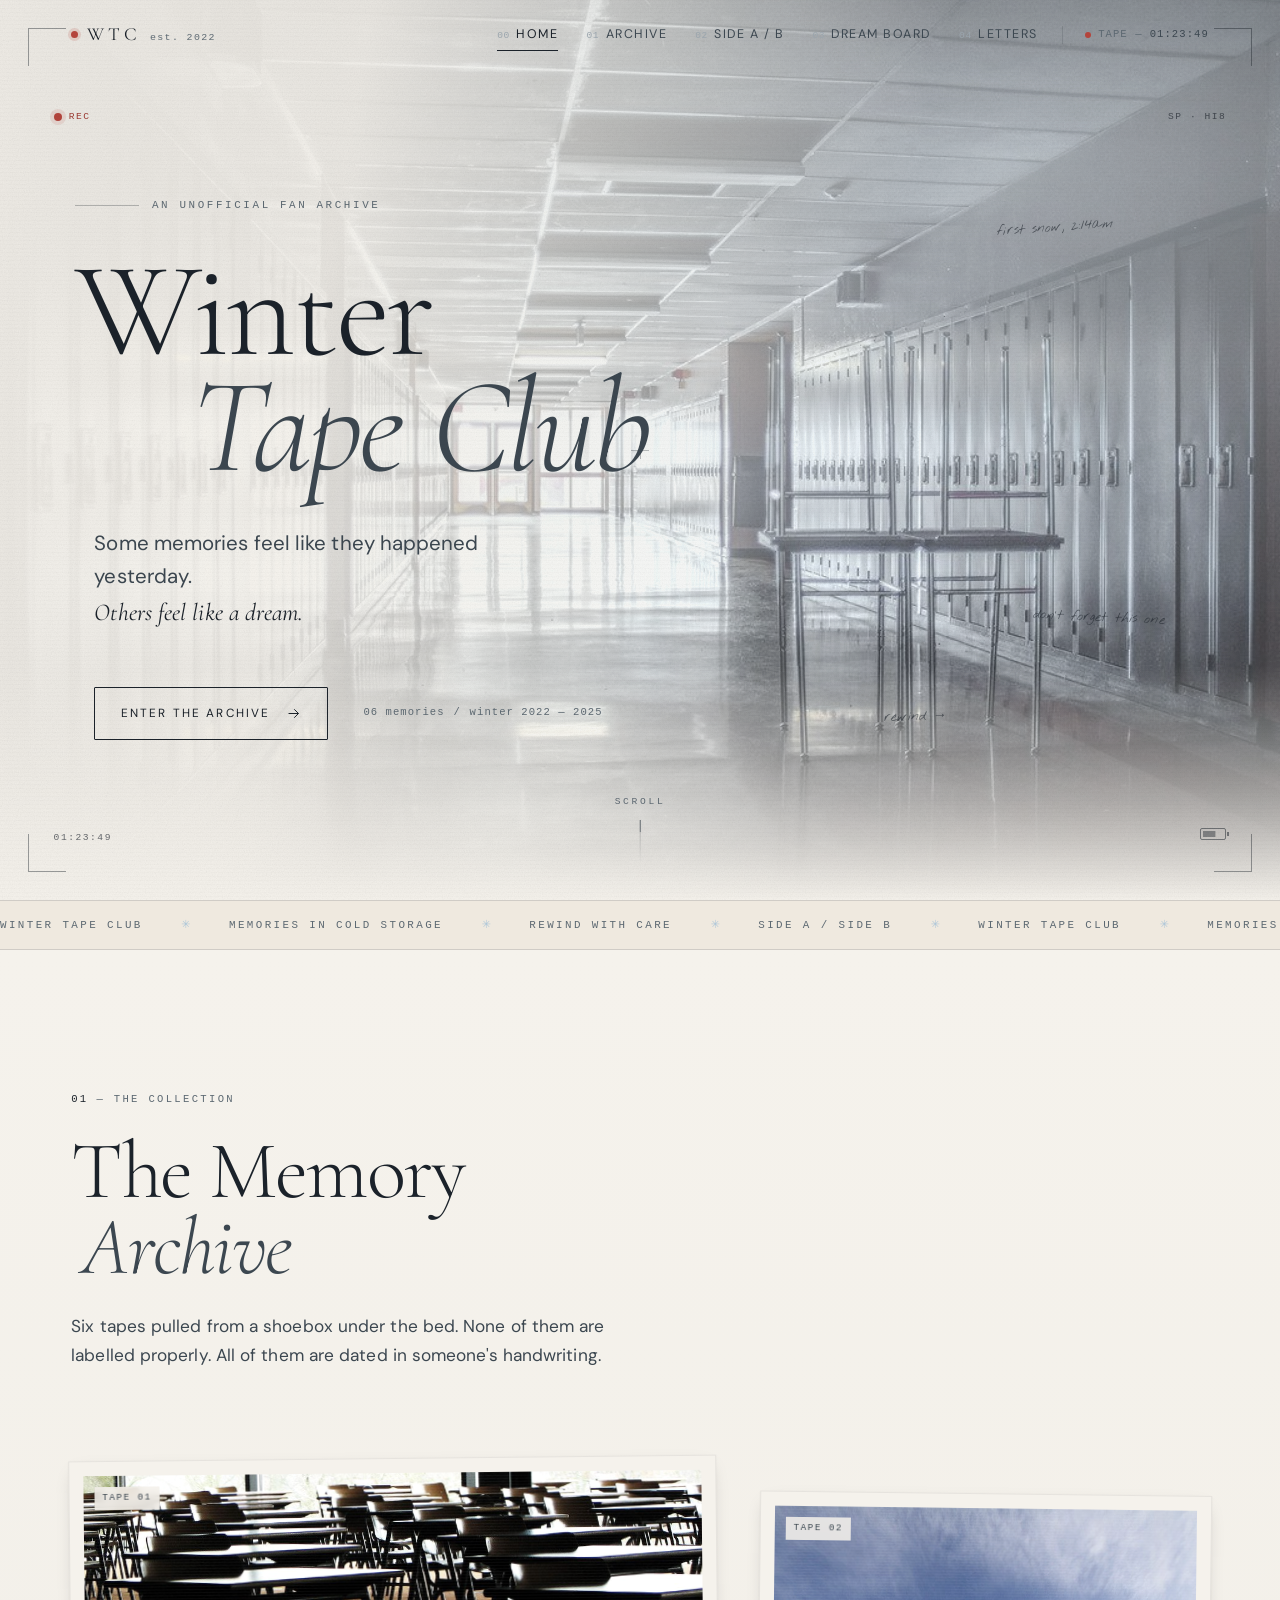
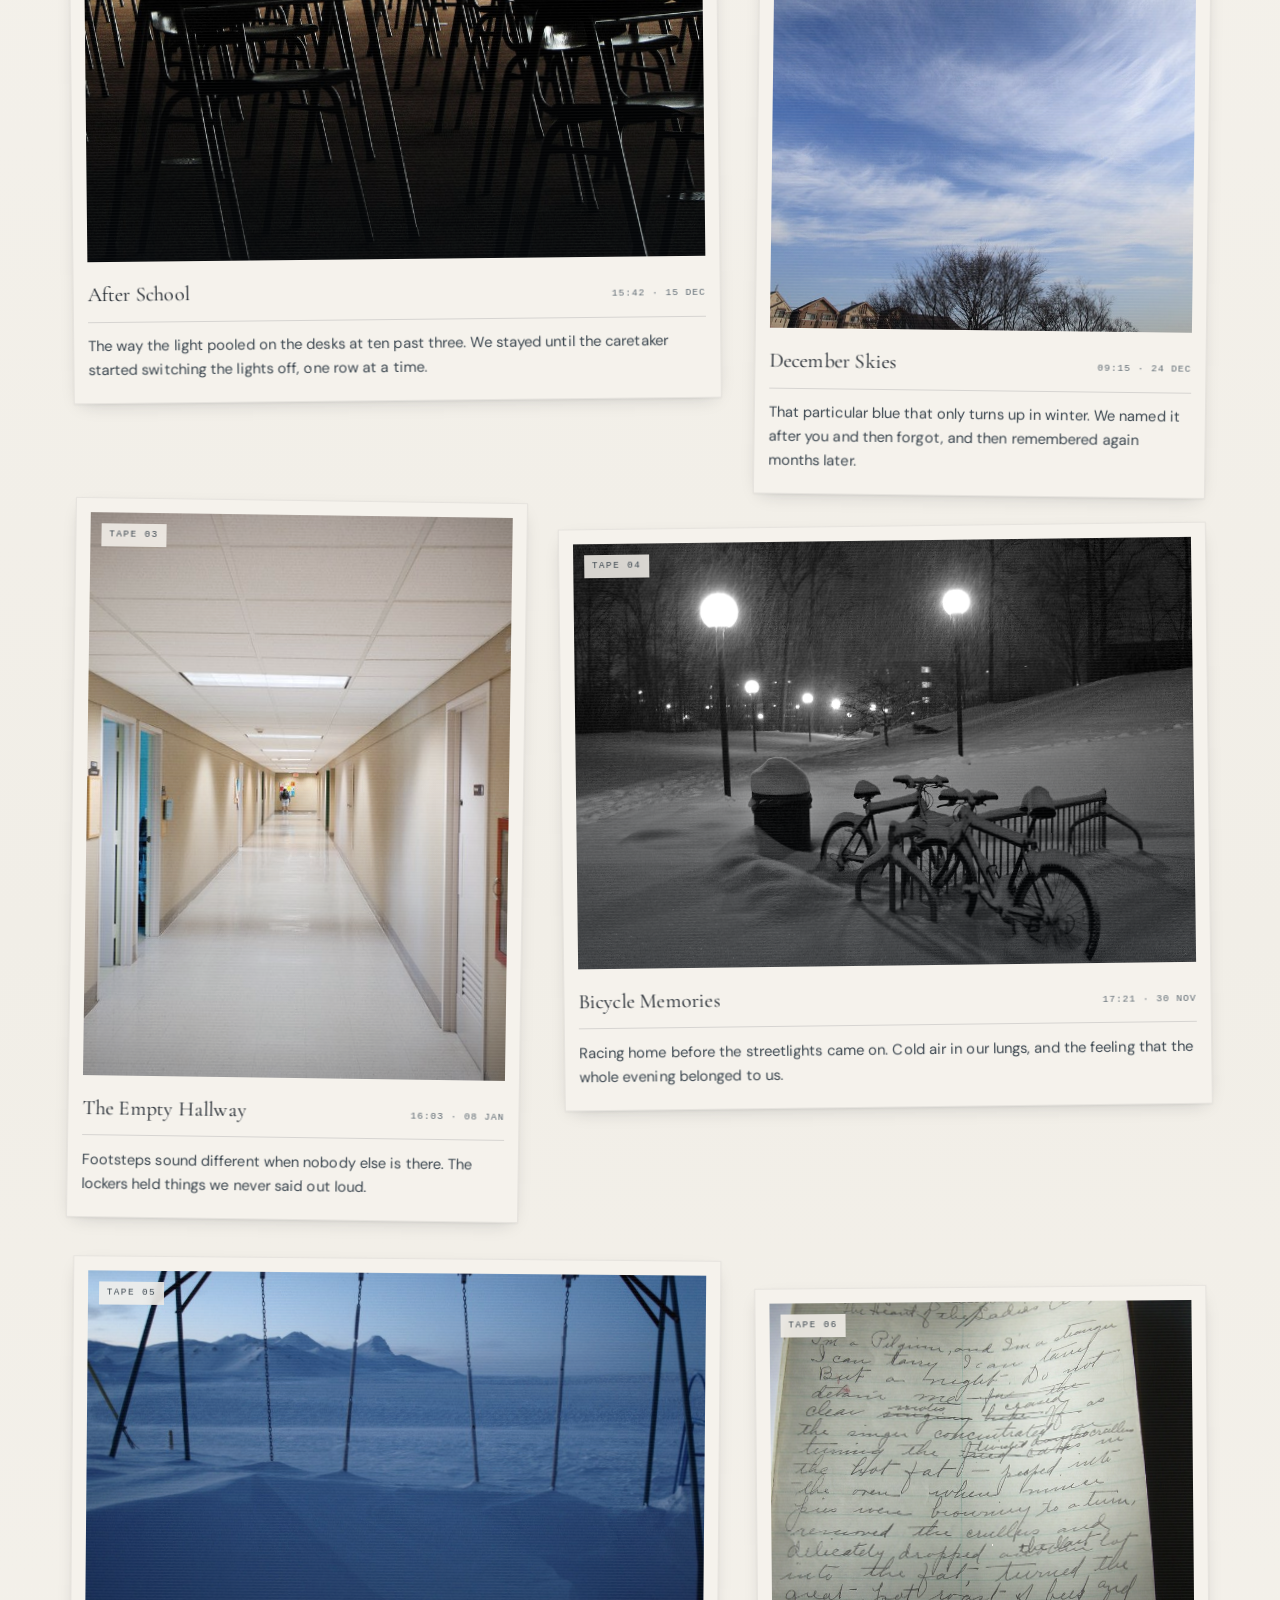
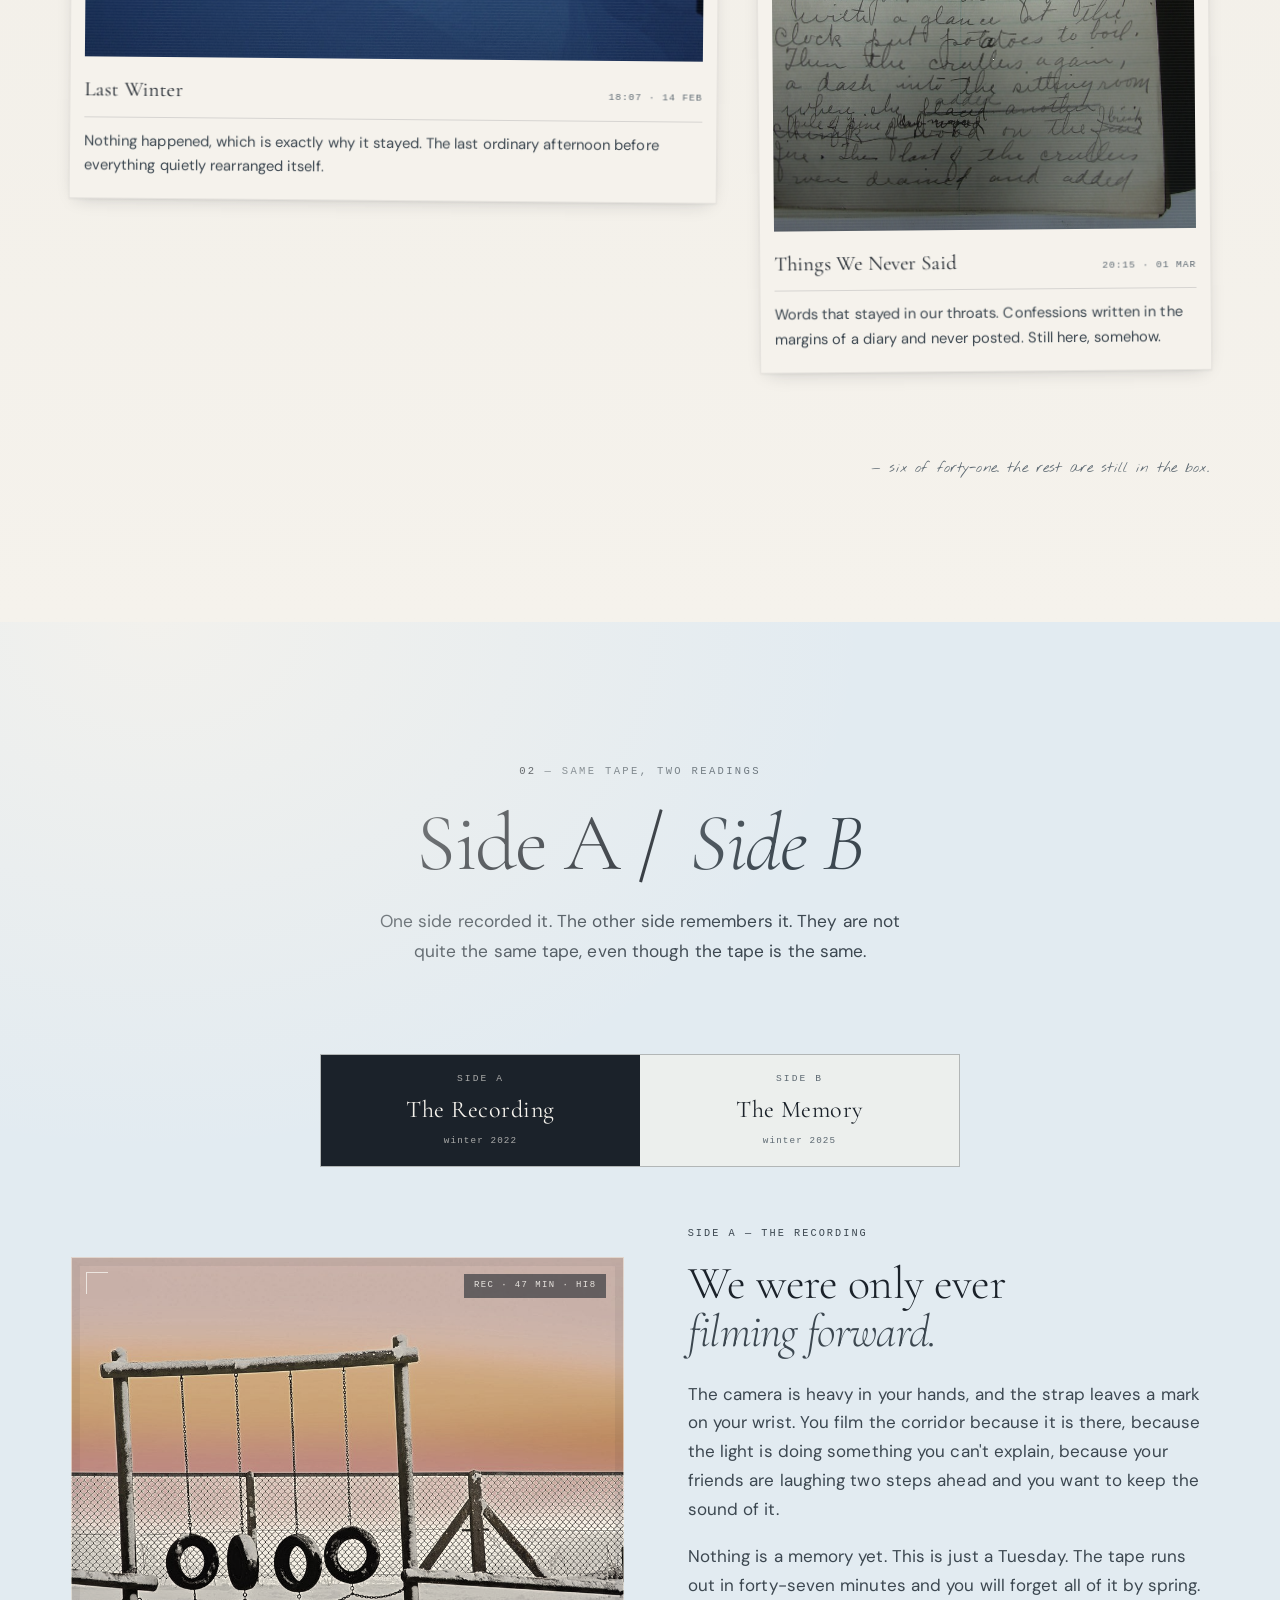
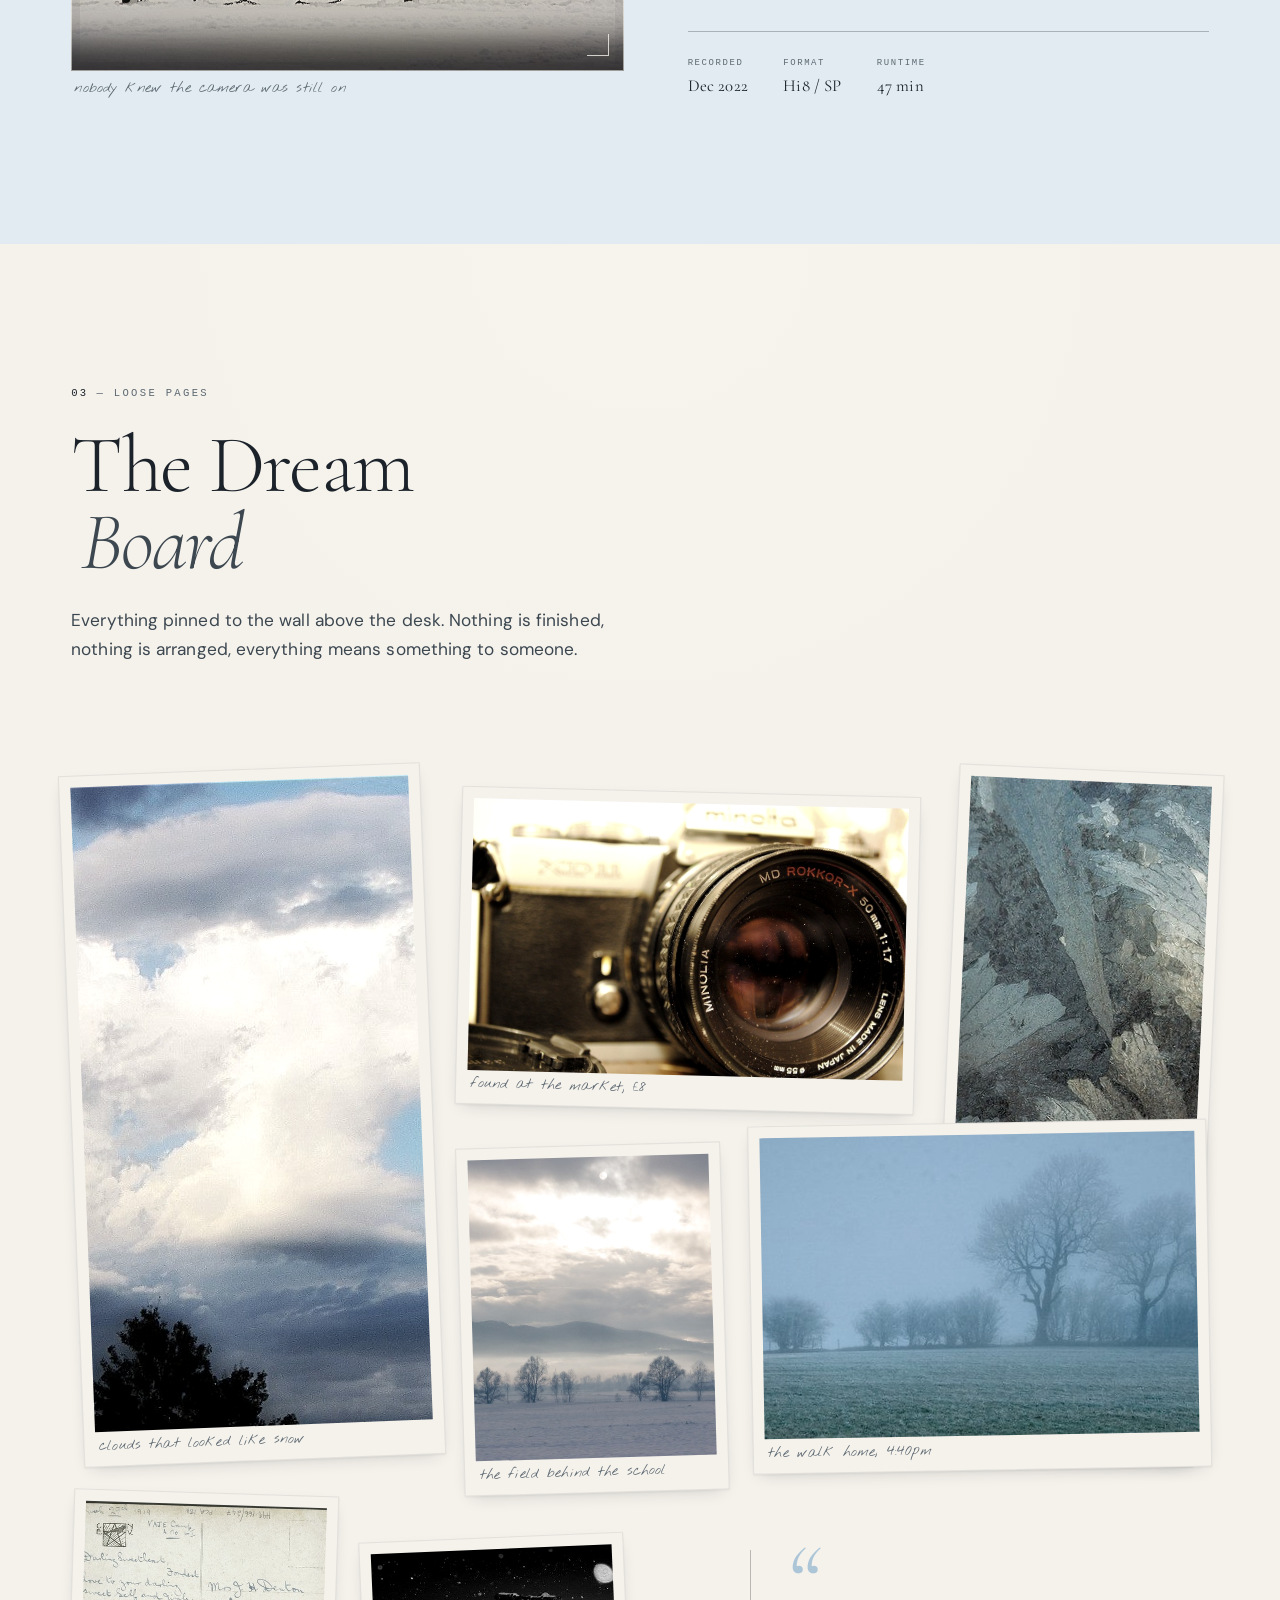
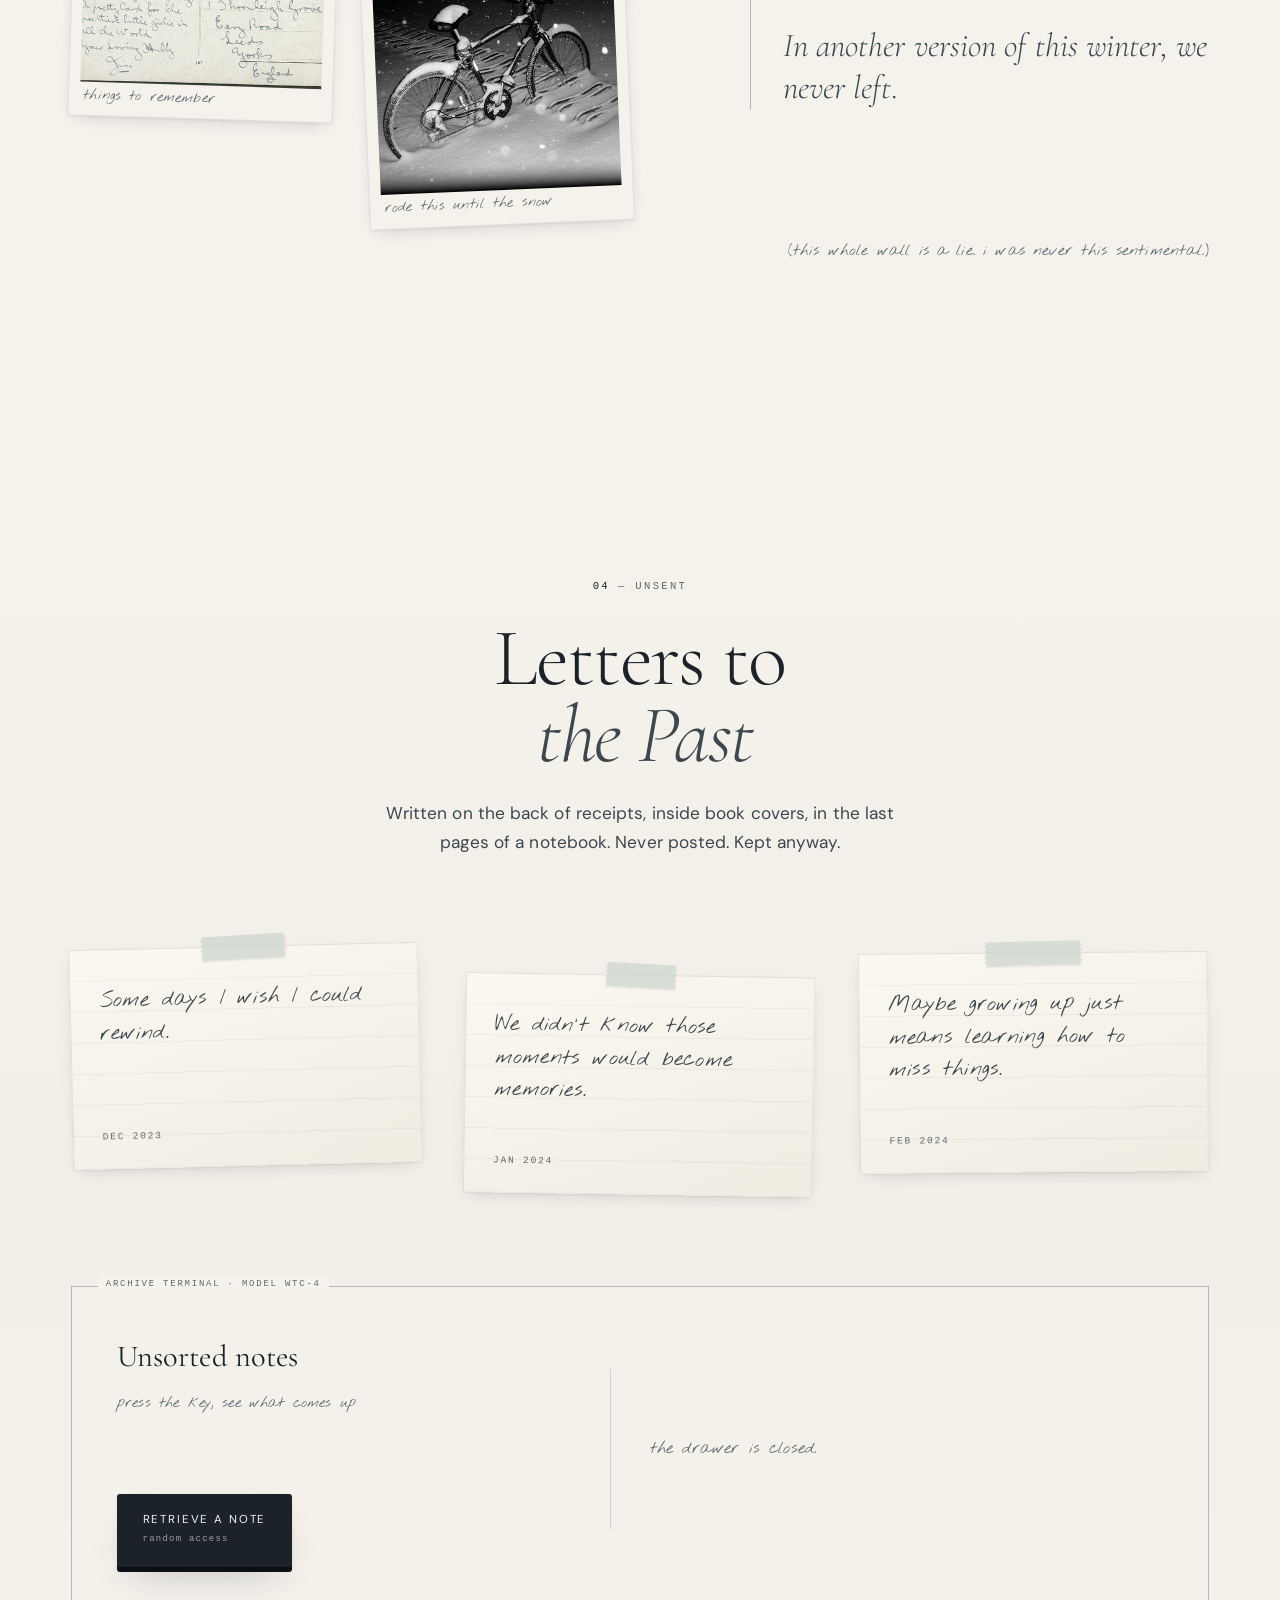
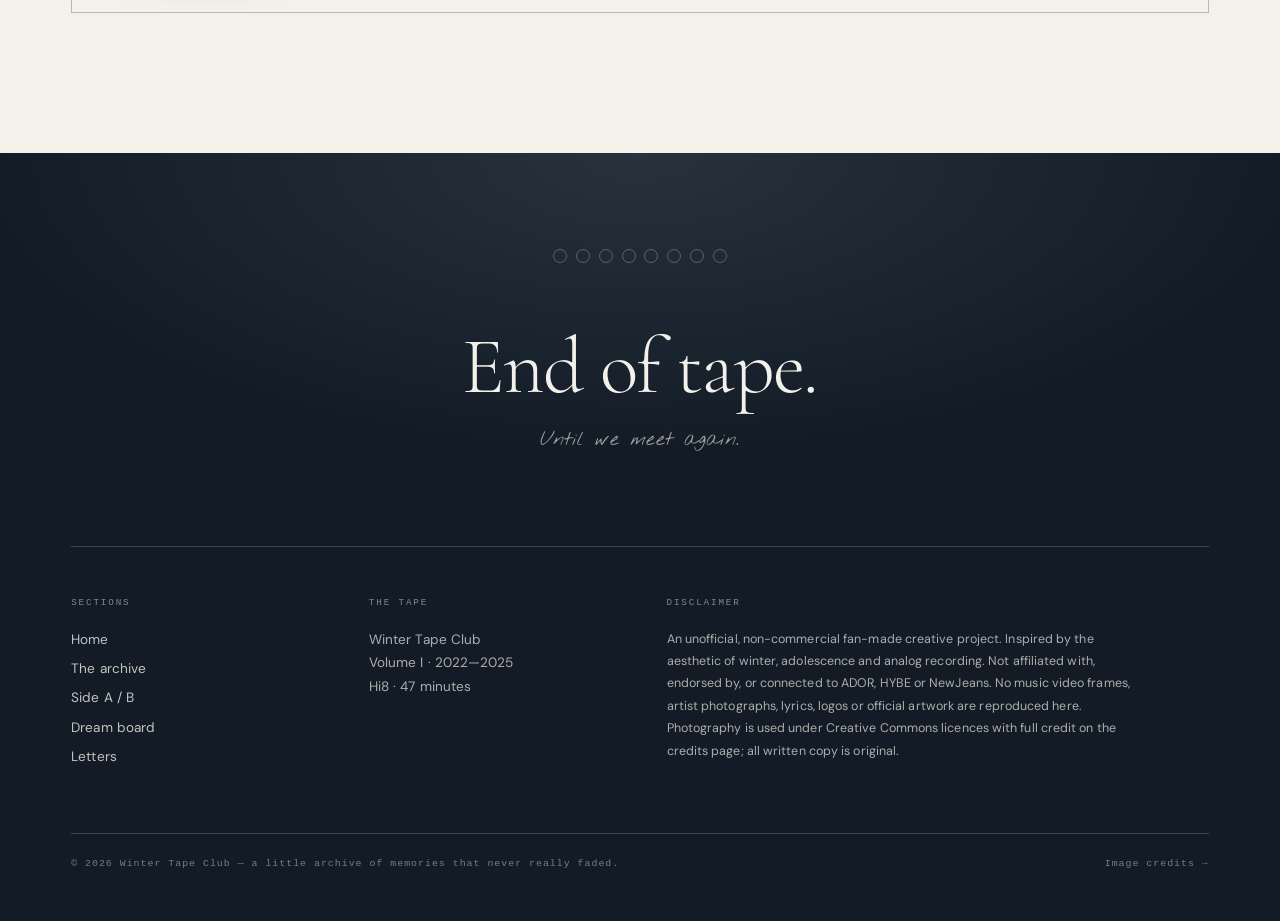
==== index.html @ e32f417b "Initial commit" ====
<!DOCTYPE html>
<html lang="en">
<head>
  <meta charset="UTF-8">
  <meta name="viewport" content="width=device-width, initial-scale=1.0">
  <meta name="description" content="Winter Tape Club — a little archive of memories that never really faded. An unofficial fan-made dreamcore project.">
  <meta name="theme-color" content="#e6edf2">
  <title>Winter Tape Club — A Little Archive of Memories</title>
  <link rel="icon" href="assets/favicon.svg" type="image/svg+xml">
  <link rel="preconnect" href="https://fonts.googleapis.com">
  <link rel="preconnect" href="https://fonts.gstatic.com" crossorigin>
  <link href="https://fonts.googleapis.com/css2?family=Cormorant+Garamond:ital,wght@0,300;0,400;0,500;0,600;1,300;1,400&family=DM+Sans:ital,opsz,wght@0,9..40,300;0,9..40,400;0,9..40,500;1,9..40,300&family=Nothing+You+Could+Do&display=swap" rel="stylesheet">
  <link rel="stylesheet" href="css/style.css">
</head>
<body>
  <a class="skip-link" href="#archive">Skip to the archive</a>

  <div class="grain" aria-hidden="true"></div>
  <div class="scanlines" aria-hidden="true"></div>

  <!-- ═══════════════ NAVIGATION ═══════════════ -->
  <header class="nav" id="nav">
    <div class="nav__inner">
      <a href="#home" class="nav__mark" aria-label="WTC est. 2022, Winter Tape Club, back to top">
        <span class="nav__mark-dot" aria-hidden="true"></span>
        <span class="nav__mark-text">WTC</span>
        <span class="nav__mark-sub">est. 2022</span>
      </a>

      <button class="nav__toggle" id="nav-toggle" type="button"
              aria-expanded="false" aria-controls="nav-menu" aria-label="Open menu">
        <span class="nav__toggle-bars" aria-hidden="true"></span>
      </button>

      <nav class="nav__menu" id="nav-menu" aria-label="Sections">
        <ul class="nav__list">
          <li><a class="nav__link" href="#home"><span class="nav__link-num">00</span>Home</a></li>
          <li><a class="nav__link" href="#archive"><span class="nav__link-num">01</span>Archive</a></li>
          <li><a class="nav__link" href="#sides"><span class="nav__link-num">02</span>Side A / B</a></li>
          <li><a class="nav__link" href="#dreamboard"><span class="nav__link-num">03</span>Dream Board</a></li>
          <li><a class="nav__link" href="#letters"><span class="nav__link-num">04</span>Letters</a></li>
        </ul>
      </nav>

      <p class="nav__status" aria-live="polite">
        <span class="nav__status-dot" aria-hidden="true"></span>
        <span class="nav__status-label">TAPE&nbsp;—</span>
        <span class="nav__status-value" id="tape-counter">00:00:00</span>
      </p>
    </div>
  </header>

  <main id="main">

    <!-- ═══════════════ 01 · HERO ═══════════════ -->
    <section class="hero" id="home" aria-labelledby="hero-title">
      <div class="hero__media" aria-hidden="true">
        <img class="hero__img" src="assets/images/hero-corridor.jpg" alt="" decoding="async" fetchpriority="high">
        <div class="hero__veil"></div>
      </div>

      <div class="hero__viewfinder" aria-hidden="true">
        <span class="vf__corner vf__corner--tl"></span>
        <span class="vf__corner vf__corner--tr"></span>
        <span class="vf__corner vf__corner--bl"></span>
        <span class="vf__corner vf__corner--br"></span>
        <span class="vf__centre vf__centre--h"></span>
        <span class="vf__centre vf__centre--v"></span>

        <div class="vf__hud vf__hud--tl">
          <span class="rec"><span class="rec__dot"></span>REC</span>
        </div>
        <div class="vf__hud vf__hud--tr">
          <span class="tape-label">SP · Hi8</span>
        </div>
        <div class="vf__hud vf__hud--bl">
          <span class="timestamp" id="hero-timestamp">01:23:45</span>
        </div>
        <div class="vf__hud vf__hud--br">
          <span class="battery"><span class="battery__level"></span></span>
        </div>
      </div>

      <div class="hero__content">
        <p class="hero__kicker">
          <span class="hero__kicker-line" aria-hidden="true"></span>
          An unofficial fan archive
        </p>

        <h1 class="hero__title" id="hero-title">
          <span class="hero__title-line">Winter</span>
          <span class="hero__title-line hero__title-line--offset">Tape Club</span>
        </h1>

        <p class="hero__lede">
          Some memories feel like they happened yesterday.
          <em>Others feel like a dream.</em>
        </p>

        <div class="hero__actions">
          <a class="btn btn--solid" href="#archive">
            <span>Enter the archive</span>
            <svg class="btn__icon" viewBox="0 0 24 24" fill="none" stroke="currentColor" stroke-width="1.4" aria-hidden="true">
              <path d="M5 12h14M13 6l6 6-6 6"/>
            </svg>
          </a>
          <p class="hero__meta">
            <span>06 memories</span>
            <span aria-hidden="true">/</span>
            <span>winter 2022 — 2025</span>
          </p>
        </div>
      </div>

      <div class="hero__notes" aria-hidden="true">
        <span class="hand hero__note hero__note--1">first snow, 2:14am</span>
        <span class="hand hero__note hero__note--2">don't forget this one</span>
        <span class="hand hero__note hero__note--3">rewind →</span>
      </div>

      <a class="hero__scroll" href="#archive" aria-label="Scroll to the memory archive">
        <span class="hero__scroll-text">scroll</span>
        <span class="hero__scroll-line" aria-hidden="true"></span>
      </a>
    </section>

    <!-- ═══════════════ TICKER ═══════════════ -->
    <div class="ticker" aria-hidden="true">
      <div class="ticker__track">
        <span class="ticker__item">Winter Tape Club</span><span class="ticker__star">✳</span>
        <span class="ticker__item">Memories in cold storage</span><span class="ticker__star">✳</span>
        <span class="ticker__item">Rewind with care</span><span class="ticker__star">✳</span>
        <span class="ticker__item">Side A / Side B</span><span class="ticker__star">✳</span>
        <span class="ticker__item">Winter Tape Club</span><span class="ticker__star">✳</span>
        <span class="ticker__item">Memories in cold storage</span><span class="ticker__star">✳</span>
        <span class="ticker__item">Rewind with care</span><span class="ticker__star">✳</span>
        <span class="ticker__item">Side A / Side B</span><span class="ticker__star">✳</span>
      </div>
    </div>

    <!-- ═══════════════ 02 · THE MEMORY ARCHIVE ═══════════════ -->
    <section class="archive section" id="archive" aria-labelledby="archive-title">
      <div class="wrap">
        <header class="section-head">
          <p class="section-index"><span aria-hidden="true">01</span> — the collection</p>
          <h2 class="section-title" id="archive-title">The Memory<br><em>Archive</em></h2>
          <p class="section-lede">
            Six tapes pulled from a shoebox under the bed. None of them are labelled
            properly. All of them are dated in someone's handwriting.
          </p>
        </header>

        <ol class="archive__grid" role="list">
          <li class="memory memory--wide">
            <article class="memory__card">
              <button class="memory__frame" type="button" data-gallery="0" aria-label="Open memory: Tape 01, After School">
                <img class="memory__img" src="assets/images/after-school.jpg" alt="Empty classroom at golden hour, winter sunlight across wooden desks" loading="lazy" decoding="async">
                <span class="memory__scan" aria-hidden="true"></span>
                <span class="memory__stamp">TAPE 01</span>
                <span class="memory__zoom" aria-hidden="true">
                  <svg viewBox="0 0 24 24" fill="none" stroke="currentColor" stroke-width="1.4"><circle cx="11" cy="11" r="7"/><path d="M16.5 16.5 21 21M11 8v6M8 11h6"/></svg>
                </span>
              </button>
              <div class="memory__body">
                <div class="memory__meta">
                  <span class="memory__label">After School</span>
                  <time class="memory__time" datetime="2022-12-15T15:42">15:42 · 15 Dec</time>
                </div>
                <p class="memory__caption">
                  The way the light pooled on the desks at ten past three.
                  We stayed until the caretaker started switching the lights off, one row at a time.
                </p>
              </div>
            </article>
          </li>

          <li class="memory memory--tall">
            <article class="memory__card">
              <button class="memory__frame" type="button" data-gallery="1" aria-label="Open memory: Tape 02, December Skies">
                <img class="memory__img" src="assets/images/december-skies.jpg" alt="Pale winter sky with thin clouds and bare branches" loading="lazy" decoding="async">
                <span class="memory__scan" aria-hidden="true"></span>
                <span class="memory__stamp">TAPE 02</span>
                <span class="memory__zoom" aria-hidden="true">
                  <svg viewBox="0 0 24 24" fill="none" stroke="currentColor" stroke-width="1.4"><circle cx="11" cy="11" r="7"/><path d="M16.5 16.5 21 21M11 8v6M8 11h6"/></svg>
                </span>
              </button>
              <div class="memory__body">
                <div class="memory__meta">
                  <span class="memory__label">December Skies</span>
                  <time class="memory__time" datetime="2022-12-24T09:15">09:15 · 24 Dec</time>
                </div>
                <p class="memory__caption">
                  That particular blue that only turns up in winter. We named it after you
                  and then forgot, and then remembered again months later.
                </p>
              </div>
            </article>
          </li>

          <li class="memory memory--small">
            <article class="memory__card">
              <button class="memory__frame" type="button" data-gallery="2" aria-label="Open memory: Tape 03, The Empty Hallway">
                <img class="memory__img" src="assets/images/empty-hallway.jpg" alt="Long empty school corridor lined with pale blue lockers" loading="lazy" decoding="async">
                <span class="memory__scan" aria-hidden="true"></span>
                <span class="memory__stamp">TAPE 03</span>
                <span class="memory__zoom" aria-hidden="true">
                  <svg viewBox="0 0 24 24" fill="none" stroke="currentColor" stroke-width="1.4"><circle cx="11" cy="11" r="7"/><path d="M16.5 16.5 21 21M11 8v6M8 11h6"/></svg>
                </span>
              </button>
              <div class="memory__body">
                <div class="memory__meta">
                  <span class="memory__label">The Empty Hallway</span>
                  <time class="memory__time" datetime="2023-01-08T16:03">16:03 · 08 Jan</time>
                </div>
                <p class="memory__caption">
                  Footsteps sound different when nobody else is there. The lockers held
                  things we never said out loud.
                </p>
              </div>
            </article>
          </li>

          <li class="memory memory--small">
            <article class="memory__card">
              <button class="memory__frame" type="button" data-gallery="3" aria-label="Open memory: Tape 04, Bicycle Memories">
                <img class="memory__img" src="assets/images/bicycle.jpg" alt="Old bicycle leaning against a fence on a snowy street at dusk" loading="lazy" decoding="async">
                <span class="memory__scan" aria-hidden="true"></span>
                <span class="memory__stamp">TAPE 04</span>
                <span class="memory__zoom" aria-hidden="true">
                  <svg viewBox="0 0 24 24" fill="none" stroke="currentColor" stroke-width="1.4"><circle cx="11" cy="11" r="7"/><path d="M16.5 16.5 21 21M11 8v6M8 11h6"/></svg>
                </span>
              </button>
              <div class="memory__body">
                <div class="memory__meta">
                  <span class="memory__label">Bicycle Memories</span>
                  <time class="memory__time" datetime="2022-11-30T17:21">17:21 · 30 Nov</time>
                </div>
                <p class="memory__caption">
                  Racing home before the streetlights came on. Cold air in our lungs,
                  and the feeling that the whole evening belonged to us.
                </p>
              </div>
            </article>
          </li>

          <li class="memory memory--wide">
            <article class="memory__card">
              <button class="memory__frame" type="button" data-gallery="4" aria-label="Open memory: Tape 05, Last Winter">
                <img class="memory__img" src="assets/images/last-winter.jpg" alt="Snow-covered empty playground with a swing set at dusk" loading="lazy" decoding="async">
                <span class="memory__scan" aria-hidden="true"></span>
                <span class="memory__stamp">TAPE 05</span>
                <span class="memory__zoom" aria-hidden="true">
                  <svg viewBox="0 0 24 24" fill="none" stroke="currentColor" stroke-width="1.4"><circle cx="11" cy="11" r="7"/><path d="M16.5 16.5 21 21M11 8v6M8 11h6"/></svg>
                </span>
              </button>
              <div class="memory__body">
                <div class="memory__meta">
                  <span class="memory__label">Last Winter</span>
                  <time class="memory__time" datetime="2023-02-14T18:07">18:07 · 14 Feb</time>
                </div>
                <p class="memory__caption">
                  Nothing happened, which is exactly why it stayed. The last ordinary
                  afternoon before everything quietly rearranged itself.
                </p>
              </div>
            </article>
          </li>

          <li class="memory memory--wide memory--end">
            <article class="memory__card">
              <button class="memory__frame" type="button" data-gallery="5" aria-label="Open memory: Tape 06, Things We Never Said">
                <img class="memory__img" src="assets/images/unsaid.jpg" alt="Open notebook with handwriting on a windowsill beside frosted glass" loading="lazy" decoding="async">
                <span class="memory__scan" aria-hidden="true"></span>
                <span class="memory__stamp">TAPE 06</span>
                <span class="memory__zoom" aria-hidden="true">
                  <svg viewBox="0 0 24 24" fill="none" stroke="currentColor" stroke-width="1.4"><circle cx="11" cy="11" r="7"/><path d="M16.5 16.5 21 21M11 8v6M8 11h6"/></svg>
                </span>
              </button>
              <div class="memory__body">
                <div class="memory__meta">
                  <span class="memory__label">Things We Never Said</span>
                  <time class="memory__time" datetime="2023-03-01T20:15">20:15 · 01 Mar</time>
                </div>
                <p class="memory__caption">
                  Words that stayed in our throats. Confessions written in the margins
                  of a diary and never posted. Still here, somehow.
                </p>
              </div>
            </article>
          </li>
        </ol>

        <p class="archive__foot hand">— six of forty-one. the rest are still in the box.</p>
      </div>
    </section>

    <!-- ═══════════════ 03 · SIDE A / SIDE B ═══════════════ -->
    <section class="sides section" id="sides" aria-labelledby="sides-title">
      <div class="wrap">
        <header class="section-head section-head--centre">
          <p class="section-index"><span aria-hidden="true">02</span> — same tape, two readings</p>
          <h2 class="section-title" id="sides-title">Side A / <em>Side B</em></h2>
          <p class="section-lede">
            One side recorded it. The other side remembers it. They are not quite the same
            tape, even though the tape is the same.
          </p>
        </header>

        <div class="deck">
          <div class="deck__tabs" role="tablist" aria-label="Choose a side of the tape">
            <button class="deck__tab deck__tab--active" id="tab-a" type="button" role="tab"
                    aria-selected="true" aria-controls="panel-a" tabindex="0">
              <span class="deck__tab-side">Side A</span>
              <span class="deck__tab-name">The Recording</span>
              <span class="deck__tab-when">winter 2022</span>
            </button>
            <button class="deck__tab" id="tab-b" type="button" role="tab"
                    aria-selected="false" aria-controls="panel-b" tabindex="-1">
              <span class="deck__tab-side">Side B</span>
              <span class="deck__tab-name">The Memory</span>
              <span class="deck__tab-when">winter 2025</span>
            </button>
            <span class="deck__thumb" aria-hidden="true"></span>
          </div>

          <div class="deck__stage">
            <!-- SIDE A -->
            <div class="panel panel--a panel--active" id="panel-a" role="tabpanel"
                 aria-labelledby="tab-a" tabindex="0">
              <figure class="panel__figure">
                <img class="panel__img" src="assets/images/side-a.jpg" alt="Warm sunlight falling in long shafts along a school corridor" loading="lazy" decoding="async">
                <span class="panel__frame" aria-hidden="true"></span>
                <span class="panel__hud" aria-hidden="true">REC · 47 MIN · Hi8</span>
                <figcaption class="panel__figcap hand">nobody knew the camera was still on</figcaption>
              </figure>
              <div class="panel__text">
                <p class="panel__eyebrow">Side A — the recording</p>
                <h3 class="panel__heading">We were only ever<br><em>filming forward.</em></h3>
                <p>
                  The camera is heavy in your hands, and the strap leaves a mark on your wrist.
                  You film the corridor because it is there, because the light is doing something
                  you can't explain, because your friends are laughing two steps ahead and you
                  want to keep the sound of it.
                </p>
                <p>
                  Nothing is a memory yet. This is just a Tuesday. The tape runs out in
                  forty-seven minutes and you will forget all of it by spring.
                </p>
                <dl class="panel__specs">
                  <div><dt>Recorded</dt><dd>Dec 2022</dd></div>
                  <div><dt>Format</dt><dd>Hi8 / SP</dd></div>
                  <div><dt>Runtime</dt><dd>47 min</dd></div>
                </dl>
              </div>
            </div>

            <!-- SIDE B -->
            <div class="panel panel--b" id="panel-b" role="tabpanel"
                 aria-labelledby="tab-b" tabindex="0" hidden>
              <figure class="panel__figure">
                <img class="panel__img" src="assets/images/side-b.jpg" alt="Empty corridor in deep winter with frost covering the windows" loading="lazy" decoding="async">
                <span class="panel__frame" aria-hidden="true"></span>
                <span class="panel__hud" aria-hidden="true">PLAY · PAUSED · 2025</span>
                <figcaption class="panel__figcap hand">the same corridor. no laughing now.</figcaption>
              </figure>
              <div class="panel__text">
                <p class="panel__eyebrow">Side B — the memory</p>
                <h3 class="panel__heading">The tape didn't change.<br><em>You did.</em></h3>
                <p>
                  Everything has gone cold and quiet. The windows have frosted over until the
                  outside world looks like a photograph of itself. You keep the tape paused
                  on a single frame where someone is half-turned, about to say something.
                </p>
                <p>
                  You are watching yourself watch them. The distance between then and now is
                  measured in how long you can hold the pause button before it starts to hurt.
                </p>
                <dl class="panel__specs">
                  <div><dt>Viewed</dt><dd>Dec 2025</dd></div>
                  <div><dt>Format</dt><dd>digital transfer</dd></div>
                  <div><dt>Runtime</dt><dd>indefinite</dd></div>
                </dl>
              </div>
            </div>
          </div>
        </div>
      </div>
    </section>

    <!-- ═══════════════ 04 · THE DREAM BOARD ═══════════════ -->
    <section class="board section" id="dreamboard" aria-labelledby="board-title">
      <div class="wrap">
        <header class="section-head">
          <p class="section-index"><span aria-hidden="true">03</span> — loose pages</p>
          <h2 class="section-title" id="board-title">The Dream<br><em>Board</em></h2>
          <p class="section-lede">
            Everything pinned to the wall above the desk. Nothing is finished, nothing is
            arranged, everything means something to someone.
          </p>
        </header>

        <div class="board__stage">
          <figure class="board__item board__item--a">
            <img class="board__img" src="assets/images/board-sky.jpg" alt="Towering white clouds above dark silhouetted trees" loading="lazy" decoding="async">
            <figcaption class="hand">clouds that looked like snow</figcaption>
          </figure>

          <figure class="board__item board__item--b">
            <img class="board__img" src="assets/images/board-camera.jpg" alt="Vintage camcorder beside a stack of tapes on a desk" loading="lazy" decoding="async">
            <figcaption class="hand">found at the market, £8</figcaption>
          </figure>

          <figure class="board__item board__item--c">
            <img class="board__img" src="assets/images/board-window.jpg" alt="Close-up of frost patterns on a snowy window" loading="lazy" decoding="async">
            <figcaption class="hand">breath on glass</figcaption>
          </figure>

          <figure class="board__item board__item--d">
            <img class="board__img" src="assets/images/board-field.jpg" alt="Snowy field at dawn with a low line of bare trees" loading="lazy" decoding="async">
            <figcaption class="hand">the field behind the school</figcaption>
          </figure>

          <figure class="board__item board__item--e">
            <img class="board__img" src="assets/images/board-fog.jpg" alt="Bare trees standing in blue winter fog" loading="lazy" decoding="async">
            <figcaption class="hand">the walk home, 4:40pm</figcaption>
          </figure>

          <figure class="board__item board__item--f">
            <img class="board__img" src="assets/images/board-notes.jpg" alt="Handwritten message filling the back of an old postcard" loading="lazy" decoding="async">
            <figcaption class="hand">things to remember</figcaption>
          </figure>

          <figure class="board__item board__item--g">
            <img class="board__img" src="assets/images/board-bike.jpg" alt="Bicycle half-buried in fresh snow, black and white" loading="lazy" decoding="async">
            <figcaption class="hand">rode this until the snow</figcaption>
          </figure>

          <p class="board__quote">
            <span class="board__quote-mark" aria-hidden="true">“</span>
            In another version of this winter, we never left.
          </p>

          <p class="board__aside hand">(this whole wall is a lie. i was never this sentimental.)</p>
        </div>
      </div>
    </section>

    <!-- ═══════════════ 05 · LETTERS TO THE PAST ═══════════════ -->
    <section class="letters section" id="letters" aria-labelledby="letters-title">
      <div class="wrap">
        <header class="section-head section-head--centre">
          <p class="section-index"><span aria-hidden="true">04</span> — unsent</p>
          <h2 class="section-title" id="letters-title">Letters to<br><em>the Past</em></h2>
          <p class="section-lede">
            Written on the back of receipts, inside book covers, in the last pages of a
            notebook. Never posted. Kept anyway.
          </p>
        </header>

        <div class="letters__grid">
          <article class="note note--1">
            <span class="note__tape" aria-hidden="true"></span>
            <p class="note__text hand">Some days I wish I could rewind.</p>
            <p class="note__date">Dec 2023</p>
          </article>

          <article class="note note--2">
            <span class="note__tape" aria-hidden="true"></span>
            <p class="note__text hand">We didn't know those moments would become memories.</p>
            <p class="note__date">Jan 2024</p>
          </article>

          <article class="note note--3">
            <span class="note__tape" aria-hidden="true"></span>
            <p class="note__text hand">Maybe growing up just means learning how to miss things.</p>
            <p class="note__date">Feb 2024</p>
          </article>
        </div>

        <div class="letters__machine">
          <div class="letters__machine-head">
            <p class="letters__machine-label">Unsorted notes</p>
            <p class="letters__machine-hint hand">press the key, see what comes up</p>
          </div>

          <button class="key" id="note-btn" type="button" aria-describedby="note-out">
            <span class="key__top">
              <span class="key__label">Retrieve a note</span>
              <span class="key__sub">random access</span>
            </span>
            <span class="key__side" aria-hidden="true"></span>
          </button>

          <div class="letters__out" id="note-out" role="status" aria-live="polite">
            <p class="letters__out-prompt hand" id="note-prompt">the drawer is closed.</p>
            <blockquote class="letters__out-text" id="note-text" hidden></blockquote>
            <p class="letters__out-meta" id="note-meta" hidden></p>
          </div>
        </div>
      </div>
    </section>
  </main>

  <!-- ═══════════════ 06 · FOOTER ═══════════════ -->
  <footer class="footer" aria-labelledby="footer-title">
    <div class="wrap">
      <div class="footer__reel" aria-hidden="true">
        <span></span><span></span><span></span><span></span><span></span><span></span><span></span><span></span>
      </div>

      <h2 class="footer__end" id="footer-title">End of tape.</h2>
      <p class="footer__farewell hand">Until we meet again.</p>

      <div class="footer__grid">
        <nav class="footer__nav" aria-label="Footer">
          <h3 class="footer__nav-title">Sections</h3>
          <ul>
            <li><a href="#home">Home</a></li>
            <li><a href="#archive">The archive</a></li>
            <li><a href="#sides">Side A / B</a></li>
            <li><a href="#dreamboard">Dream board</a></li>
            <li><a href="#letters">Letters</a></li>
          </ul>
        </nav>

        <div class="footer__col">
          <h3 class="footer__nav-title">The tape</h3>
          <p>Winter Tape Club<br>Volume I · 2022—2025<br>Hi8 · 47 minutes</p>
        </div>

        <div class="footer__col footer__col--wide">
          <h3 class="footer__nav-title">Disclaimer</h3>
          <p>
            An unofficial, non-commercial fan-made creative project. Inspired by the
            aesthetic of winter, adolescence and analog recording. Not affiliated with,
            endorsed by, or connected to ADOR, HYBE or NewJeans. No music video frames,
            artist photographs, lyrics, logos or official artwork are reproduced here.
            Photography is used under Creative Commons licences with full credit on the
            <a href="credits.html">credits page</a>; all written copy is original.
          </p>
        </div>
      </div>

      <div class="footer__base">
        <p>© <span id="year">2026</span> Winter Tape Club — a little archive of memories that never really faded.</p>
        <p class="footer__base-note"><a href="credits.html">Image credits →</a></p>
      </div>
    </div>
  </footer>

  <!-- ═══════════════ LIGHTBOX ═══════════════ -->
  <div class="lightbox" id="lightbox" role="dialog" aria-modal="true" aria-labelledby="lb-title" hidden>
    <div class="lightbox__backdrop" data-close></div>
    <div class="lightbox__panel" role="document">
      <button class="lightbox__close" type="button" data-close aria-label="Close image viewer">
        <svg viewBox="0 0 24 24" fill="none" stroke="currentColor" stroke-width="1.5" aria-hidden="true"><path d="M6 6l12 12M18 6L6 18"/></svg>
      </button>

      <button class="lightbox__nav lightbox__nav--prev" type="button" id="lb-prev" aria-label="Previous memory">
        <svg viewBox="0 0 24 24" fill="none" stroke="currentColor" stroke-width="1.4" aria-hidden="true"><path d="M15 5l-7 7 7 7"/></svg>
      </button>

      <figure class="lightbox__figure">
        <img class="lightbox__img" id="lb-img" src="" alt="">
      </figure>

      <button class="lightbox__nav lightbox__nav--next" type="button" id="lb-next" aria-label="Next memory">
        <svg viewBox="0 0 24 24" fill="none" stroke="currentColor" stroke-width="1.4" aria-hidden="true"><path d="M9 5l7 7-7 7"/></svg>
      </button>

      <div class="lightbox__info">
        <div class="lightbox__info-head">
          <h3 class="lightbox__title" id="lb-title"></h3>
          <p class="lightbox__count" id="lb-count"></p>
        </div>
        <p class="lightbox__caption" id="lb-caption"></p>
        <p class="lightbox__time" id="lb-time"></p>
      </div>
    </div>
  </div>

  <noscript>
    <style>
      .panel[hidden] { display: block !important; }
      .deck__tabs, .nav__toggle { display: none !important; }
      .panel + .panel { margin-top: 4rem; }
    </style>
  </noscript>

  <script src="js/script.js" defer></script>
</body>
</html>
---- css/style.css ----
/* ==========================================================================
   WINTER TAPE CLUB
   A little archive of memories that never really faded.
   --------------------------------------------------------------------------
   00 · tokens
   01 · reset + base
   02 · texture overlays
   03 · navigation
   04 · hero
   05 · ticker
   06 · section furniture
   07 · memory archive
   08 · side a / side b
   09 · dream board
   10 · letters
   11 · footer
   12 · lightbox
   13 · responsive
   14 · reduced motion
   ========================================================================== */

/* ── 00 · TOKENS ─────────────────────────────────────────────────────────── */
:root {
  /* palette */
  --paper:        #f5f2ec;
  --paper-warm:   #efe9df;
  --paper-deep:   #e4ddd1;
  --ice:          #e2ebf1;
  --ice-deep:     #cfdde7;
  --sky:          #acc6d8;
  --lavender:     #c9c3d6;
  --silver:       #9aa5ad;
  --ink:          #1b222a;
  --ink-soft:     #3c4750;
  --ink-mute:     #5d6972;
  --navy:         #131c26;
  --navy-soft:    #1e2a36;
  --line:         rgba(27, 34, 42, 0.14);
  --line-strong:  rgba(27, 34, 42, 0.28);
  --line-light:   rgba(245, 242, 236, 0.18);

  /* type */
  --serif: "Cormorant Garamond", "Iowan Old Style", "Times New Roman", serif;
  --sans:  "DM Sans", -apple-system, "Segoe UI", system-ui, sans-serif;
  --hand:  "Nothing You Could Do", "Segoe Script", cursive;
  --mono:  ui-monospace, "SFMono-Regular", "Cascadia Mono", Consolas, monospace;

  /* rhythm */
  --wrap: 1240px;
  --gutter: clamp(1.25rem, 4vw, 3.5rem);
  --section-y: clamp(5rem, 11vw, 10rem);

  /* depth */
  --shadow-sm: 0 1px 2px rgba(27, 34, 42, 0.06), 0 6px 18px -8px rgba(27, 34, 42, 0.22);
  --shadow-md: 0 2px 4px rgba(27, 34, 42, 0.06), 0 18px 40px -18px rgba(27, 34, 42, 0.30);
  --shadow-lg: 0 4px 10px rgba(27, 34, 42, 0.07), 0 40px 70px -30px rgba(27, 34, 42, 0.42);

  /* motion */
  --ease: cubic-bezier(0.22, 0.61, 0.36, 1);
  --ease-out: cubic-bezier(0.16, 1, 0.3, 1);
}

/* ── 01 · RESET + BASE ───────────────────────────────────────────────────── */
*, *::before, *::after { box-sizing: border-box; }

html {
  -webkit-text-size-adjust: 100%;
  scroll-behavior: smooth;
  scroll-padding-top: 5.5rem;
}

body {
  margin: 0;
  background-color: var(--paper);
  color: var(--ink);
  font-family: var(--sans);
  font-size: clamp(1rem, 0.97rem + 0.15vw, 1.0625rem);
  font-weight: 400;
  line-height: 1.7;
  letter-spacing: 0.005em;
  overflow-x: hidden;
  -webkit-font-smoothing: antialiased;
  text-rendering: optimizeLegibility;
}

body.is-locked { overflow: hidden; }

img { display: block; max-width: 100%; height: auto; }

h1, h2, h3, h4, p, figure, blockquote, dl, dd { margin: 0; }
ul, ol { margin: 0; padding: 0; list-style: none; }

a { color: inherit; text-decoration: none; }

button {
  font: inherit;
  color: inherit;
  background: none;
  border: 0;
  padding: 0;
  cursor: pointer;
}

:focus-visible {
  outline: 2px solid var(--ink);
  outline-offset: 4px;
  border-radius: 2px;
}

::selection { background: var(--ink); color: var(--paper); }

.wrap {
  width: 100%;
  max-width: var(--wrap);
  margin-inline: auto;
  padding-inline: var(--gutter);
}

.hand {
  font-family: var(--hand);
  font-weight: 400;
  letter-spacing: 0.01em;
}

.skip-link {
  position: fixed;
  top: 0.75rem;
  left: 0.75rem;
  z-index: 200;
  padding: 0.7rem 1.1rem;
  background: var(--ink);
  color: var(--paper);
  font-size: 0.8rem;
  letter-spacing: 0.08em;
  text-transform: uppercase;
  border-radius: 2px;
  transform: translateY(-200%);
  transition: transform 0.25s var(--ease);
}
.skip-link:focus-visible { transform: translateY(0); }

/* ── 02 · TEXTURE OVERLAYS ───────────────────────────────────────────────── */
.grain,
.scanlines {
  position: fixed;
  inset: 0;
  z-index: 90;
  pointer-events: none;
}

.grain {
  opacity: 0.30;
  mix-blend-mode: multiply;
  background-image: url("data:image/svg+xml,%3Csvg xmlns='http://www.w3.org/2000/svg' width='220' height='220'%3E%3Cfilter id='n'%3E%3CfeTurbulence type='fractalNoise' baseFrequency='0.82' numOctaves='3' stitchTiles='stitch'/%3E%3CfeColorMatrix type='saturate' values='0'/%3E%3C/filter%3E%3Crect width='220' height='220' filter='url(%23n)' opacity='0.42'/%3E%3C/svg%3E");
  background-size: 220px 220px;
}

.scanlines {
  z-index: 89;
  opacity: 0.35;
  background-image: repeating-linear-gradient(
    to bottom,
    rgba(27, 34, 42, 0.035) 0px,
    rgba(27, 34, 42, 0.035) 1px,
    transparent 1px,
    transparent 4px
  );
}

/* ── 03 · NAVIGATION ─────────────────────────────────────────────────────── */
.nav {
  position: fixed;
  inset: 0 0 auto 0;
  z-index: 100;
  transition: background-color 0.4s var(--ease), border-color 0.4s var(--ease),
              backdrop-filter 0.4s var(--ease), padding 0.4s var(--ease);
  border-bottom: 1px solid transparent;
}
.nav.is-stuck {
  background: rgba(245, 242, 236, 0.86);
  -webkit-backdrop-filter: blur(14px) saturate(1.1);
  backdrop-filter: blur(14px) saturate(1.1);
  border-bottom-color: var(--line);
}

.nav__inner {
  max-width: var(--wrap);
  margin-inline: auto;
  padding: 1.15rem var(--gutter);
  display: flex;
  align-items: center;
  gap: 1.5rem;
}

.nav__mark {
  display: inline-flex;
  align-items: baseline;
  gap: 0.55rem;
  font-family: var(--serif);
  font-size: 1.15rem;
  letter-spacing: 0.22em;
  text-transform: uppercase;
}
.nav__mark-dot {
  width: 7px; height: 7px;
  border-radius: 50%;
  background: #b4443c;
  align-self: center;
  box-shadow: 0 0 0 3px rgba(180, 68, 60, 0.16);
}
.nav__mark-sub {
  font-family: var(--mono);
  font-size: 0.62rem;
  letter-spacing: 0.14em;
  color: var(--ink-mute);
  text-transform: lowercase;
}

.nav__menu { margin-left: auto; }

.nav__list {
  display: flex;
  align-items: center;
  gap: clamp(0.9rem, 2.2vw, 2.1rem);
}
.nav__link {
  position: relative;
  display: inline-flex;
  align-items: baseline;
  gap: 0.4rem;
  font-size: 0.78rem;
  letter-spacing: 0.12em;
  text-transform: uppercase;
  color: var(--ink-soft);
  padding-block: 0.35rem;
  transition: color 0.25s var(--ease);
}
.nav__link::after {
  content: "";
  position: absolute;
  left: 0; right: 0; bottom: 0;
  height: 1px;
  background: currentColor;
  transform: scaleX(0);
  transform-origin: left;
  transition: transform 0.35s var(--ease-out);
}
.nav__link:hover,
.nav__link.is-current { color: var(--ink); }
.nav__link:hover::after,
.nav__link.is-current::after { transform: scaleX(1); }

.nav__link-num {
  font-family: var(--mono);
  font-size: 0.6rem;
  color: var(--silver);
  letter-spacing: 0.06em;
}

.nav__status {
  display: inline-flex;
  align-items: center;
  gap: 0.45rem;
  font-family: var(--mono);
  font-size: 0.66rem;
  letter-spacing: 0.1em;
  color: var(--ink-mute);
  padding-left: 1.4rem;
  border-left: 1px solid var(--line);
  white-space: nowrap;
}
.nav__status-dot {
  width: 6px; height: 6px;
  border-radius: 50%;
  background: #b4443c;
  animation: blink 2.4s steps(1, end) infinite;
}
.nav__status-value { color: var(--ink-soft); font-variant-numeric: tabular-nums; }

@keyframes blink {
  0%, 62% { opacity: 1; }
  63%, 100% { opacity: 0.15; }
}

.nav__toggle {
  display: none;
  margin-left: auto;
  width: 44px; height: 44px;
  align-items: center;
  justify-content: center;
  border: 1px solid var(--line);
  border-radius: 50%;
}
.nav__toggle-bars {
  position: relative;
  width: 17px; height: 1px;
  background: var(--ink);
  transition: background 0.2s;
}
.nav__toggle-bars::before,
.nav__toggle-bars::after {
  content: "";
  position: absolute;
  left: 0;
  width: 17px; height: 1px;
  background: var(--ink);
  transition: transform 0.3s var(--ease), top 0.3s var(--ease);
}
.nav__toggle-bars::before { top: -5px; }
.nav__toggle-bars::after  { top: 5px; }
.nav__toggle[aria-expanded="true"] .nav__toggle-bars { background: transparent; }
.nav__toggle[aria-expanded="true"] .nav__toggle-bars::before { top: 0; transform: rotate(45deg); }
.nav__toggle[aria-expanded="true"] .nav__toggle-bars::after  { top: 0; transform: rotate(-45deg); }

/* ── 04 · HERO ───────────────────────────────────────────────────────────── */
.hero {
  position: relative;
  min-height: 100svh;
  display: flex;
  align-items: center;
  padding: clamp(7rem, 16vh, 10rem) var(--gutter) clamp(5rem, 12vh, 7rem);
  isolation: isolate;
  overflow: hidden;
}

.hero__media {
  position: absolute;
  inset: 0;
  z-index: -1;
}
.hero__img {
  width: 100%;
  height: 100%;
  object-fit: cover;
  object-position: 58% 42%;
  filter: saturate(0.62) contrast(1.02) brightness(1.04);
}
.hero__veil {
  position: absolute;
  inset: 0;
  background:
    linear-gradient(100deg,
      rgba(245, 242, 236, 0.97) 0%,
      rgba(245, 242, 236, 0.92) 26%,
      rgba(240, 240, 235, 0.62) 45%,
      rgba(226, 235, 241, 0.22) 66%,
      rgba(207, 221, 231, 0.30) 100%),
    radial-gradient(120% 90% at 78% 18%, rgba(226, 235, 241, 0.55), transparent 60%);
}
.hero__veil::after {
  content: "";
  position: absolute;
  inset: 0;
  background: linear-gradient(to top, var(--paper) 0%, transparent 26%);
}

/* viewfinder furniture */
.hero__viewfinder {
  position: absolute;
  inset: clamp(0.75rem, 2.2vw, 1.75rem);
  z-index: 2;
  pointer-events: none;
}
.vf__corner {
  position: absolute;
  width: clamp(26px, 3vw, 46px);
  height: clamp(26px, 3vw, 46px);
  border: 1px solid rgba(27, 34, 42, 0.42);
}
.vf__corner--tl { top: 0; left: 0; border-right: 0; border-bottom: 0; }
.vf__corner--tr { top: 0; right: 0; border-left: 0; border-bottom: 0; }
.vf__corner--bl { bottom: 0; left: 0; border-right: 0; border-top: 0; }
.vf__corner--br { bottom: 0; right: 0; border-left: 0; border-top: 0; }

.vf__centre {
  position: absolute;
  background: rgba(27, 34, 42, 0.28);
}
.vf__centre--h { left: 50%; top: calc(50% - 9px); width: 1px; height: 18px; }
.vf__centre--v { top: 50%; left: calc(50% - 9px); height: 1px; width: 18px; }

.vf__hud {
  position: absolute;
  font-family: var(--mono);
  font-size: clamp(0.6rem, 0.72vw, 0.72rem);
  letter-spacing: 0.16em;
  text-transform: uppercase;
  color: rgba(27, 34, 42, 0.66);
}
.vf__hud--tl { top: clamp(4.4rem, 9vh, 5.6rem); left: clamp(0.9rem, 2vw, 1.6rem); }
.vf__hud--tr { top: clamp(4.4rem, 9vh, 5.6rem); right: clamp(0.9rem, 2vw, 1.6rem); }
.vf__hud--bl { bottom: clamp(0.9rem, 2vw, 1.6rem); left: clamp(0.9rem, 2vw, 1.6rem); }
.vf__hud--br { bottom: clamp(0.9rem, 2vw, 1.6rem); right: clamp(0.9rem, 2vw, 1.6rem); }

.rec {
  display: inline-flex;
  align-items: center;
  gap: 0.45rem;
  color: #9d3b33;
}
.rec__dot {
  width: 8px; height: 8px;
  border-radius: 50%;
  background: #b4443c;
  box-shadow: 0 0 0 4px rgba(180, 68, 60, 0.12);
  animation: blink 2.4s steps(1, end) infinite;
}

.timestamp { font-variant-numeric: tabular-nums; }

.battery {
  display: inline-block;
  width: 26px; height: 12px;
  border: 1px solid rgba(27, 34, 42, 0.5);
  border-radius: 2px;
  position: relative;
}
.battery::after {
  content: "";
  position: absolute;
  right: -4px; top: 3px;
  width: 2px; height: 4px;
  background: rgba(27, 34, 42, 0.5);
}
.battery__level {
  position: absolute;
  inset: 2px;
  background: rgba(27, 34, 42, 0.42);
  transform-origin: left;
  transform: scaleX(0.62);
}

/* hero content */
.hero__content {
  position: relative;
  z-index: 3;
  width: 100%;
  max-width: var(--wrap);
  margin-inline: auto;
  padding-left: clamp(0.5rem, 2vw, 1.5rem);
}

.hero__kicker {
  display: flex;
  align-items: center;
  gap: 0.8rem;
  font-family: var(--mono);
  font-size: 0.68rem;
  letter-spacing: 0.24em;
  text-transform: uppercase;
  color: var(--ink-mute);
  margin-bottom: clamp(1.4rem, 3vw, 2.4rem);
}
.hero__kicker-line {
  width: clamp(28px, 5vw, 64px);
  height: 1px;
  background: var(--line-strong);
}

.hero__title {
  font-family: var(--serif);
  font-weight: 300;
  font-size: clamp(3.2rem, min(12.5vw, 15vh), 10.5rem);
  line-height: 0.86;
  letter-spacing: -0.025em;
  color: var(--ink);
}
.hero__title-line { display: block; }
.hero__title-line--offset {
  padding-left: clamp(1.5rem, 9vw, 8rem);
  font-style: italic;
  color: var(--ink-soft);
}

.hero__lede {
  max-width: 34ch;
  margin-top: clamp(1.6rem, 3.5vw, 2.6rem);
  margin-left: clamp(0.15rem, 2vw, 1.2rem);
  font-size: clamp(1.02rem, 0.96rem + 0.45vw, 1.28rem);
  line-height: 1.62;
  color: var(--ink-soft);
}
.hero__lede em {
  display: block;
  font-family: var(--serif);
  font-size: 1.18em;
  color: var(--ink);
}

.hero__actions {
  display: flex;
  flex-wrap: wrap;
  align-items: center;
  gap: clamp(1rem, 3vw, 2.2rem);
  margin-top: clamp(2.2rem, 4.5vw, 3.4rem);
  margin-left: clamp(0.15rem, 2vw, 1.2rem);
}

.btn {
  position: relative;
  display: inline-flex;
  align-items: center;
  gap: 0.9rem;
  padding: 0.95rem 1.6rem;
  font-size: 0.74rem;
  letter-spacing: 0.18em;
  text-transform: uppercase;
  border: 1px solid var(--ink);
  border-radius: 1px;
  overflow: hidden;
  transition: color 0.35s var(--ease);
}
.btn::before {
  content: "";
  position: absolute;
  inset: 0;
  background: var(--ink);
  transform: translateY(101%);
  transition: transform 0.45s var(--ease-out);
}
.btn > * { position: relative; z-index: 1; }
.btn__icon { width: 17px; height: 17px; }
.btn:hover, .btn:focus-visible { color: var(--paper); }
.btn:hover::before, .btn:focus-visible::before { transform: translateY(0); }

.hero__meta {
  display: flex;
  align-items: center;
  gap: 0.55rem;
  font-family: var(--mono);
  font-size: 0.66rem;
  letter-spacing: 0.1em;
  color: var(--ink-mute);
}

.hero__notes { position: absolute; inset: 0; z-index: 3; pointer-events: none; }
.hero__note {
  position: absolute;
  font-size: clamp(0.85rem, 1.1vw, 1rem);
  color: rgba(27, 34, 42, 0.62);
  white-space: nowrap;
}
.hero__note--1 { top: 24%; right: 13%; transform: rotate(-4deg); }
.hero__note--2 { bottom: 30%; right: 9%; transform: rotate(2.5deg); }
.hero__note--3 { bottom: 19%; right: 26%; transform: rotate(-2deg); }

.hero__scroll {
  position: absolute;
  left: 50%;
  bottom: clamp(1.6rem, 4vh, 2.6rem);
  transform: translateX(-50%);
  z-index: 3;
  display: flex;
  flex-direction: column;
  align-items: center;
  gap: 0.6rem;
  font-family: var(--mono);
  font-size: 0.6rem;
  letter-spacing: 0.28em;
  text-transform: uppercase;
  color: var(--ink-mute);
}
.hero__scroll-line {
  width: 1px;
  height: 44px;
  background: linear-gradient(to bottom, var(--line-strong), transparent);
  position: relative;
  overflow: hidden;
}
.hero__scroll-line::after {
  content: "";
  position: absolute;
  top: 0; left: 0;
  width: 1px; height: 12px;
  background: var(--ink-soft);
  animation: fall 2.6s var(--ease) infinite;
}
@keyframes fall {
  0%   { transform: translateY(-12px); opacity: 0; }
  40%  { opacity: 1; }
  100% { transform: translateY(44px); opacity: 0; }
}

/* ── 05 · TICKER ─────────────────────────────────────────────────────────── */
.ticker {
  border-block: 1px solid var(--line);
  background: var(--paper-warm);
  overflow: hidden;
  padding-block: 0.9rem;
}
.ticker__track {
  display: flex;
  align-items: center;
  gap: 2.4rem;
  width: max-content;
  animation: marquee 46s linear infinite;
}
.ticker__item {
  font-family: var(--mono);
  font-size: 0.68rem;
  letter-spacing: 0.22em;
  text-transform: uppercase;
  color: var(--ink-mute);
  white-space: nowrap;
}
.ticker__star { color: var(--sky); font-size: 0.7rem; }

@keyframes marquee {
  from { transform: translateX(0); }
  to   { transform: translateX(-50%); }
}

/* ── 06 · SECTION FURNITURE ──────────────────────────────────────────────── */
.section { padding-block: var(--section-y); position: relative; }

.section-head { max-width: 62ch; margin-bottom: clamp(3rem, 7vw, 5.5rem); }
.section-head--centre { margin-inline: auto; text-align: center; }
.section-head--centre .section-index { justify-content: center; }

.section-index {
  display: flex;
  align-items: center;
  gap: 0.5rem;
  font-family: var(--mono);
  font-size: 0.66rem;
  letter-spacing: 0.22em;
  text-transform: uppercase;
  color: var(--ink-mute);
  margin-bottom: 1.5rem;
}
.section-index span { color: var(--ink); }

.section-title {
  font-family: var(--serif);
  font-weight: 300;
  font-size: clamp(2.5rem, 6.4vw, 5.1rem);
  line-height: 0.94;
  letter-spacing: -0.02em;
}
.section-title em {
  font-style: italic;
  color: var(--ink-soft);
  padding-left: 0.12em;
}

.section-lede {
  margin-top: 1.6rem;
  max-width: 46ch;
  font-size: clamp(0.98rem, 0.95rem + 0.2vw, 1.08rem);
  color: var(--ink-soft);
}
.section-head--centre .section-lede { margin-inline: auto; }

/* ── 07 · MEMORY ARCHIVE ─────────────────────────────────────────────────── */
.archive { background: linear-gradient(to bottom, var(--paper) 0%, #f1eee7 55%, var(--paper) 100%); }

.archive__grid {
  display: grid;
  grid-template-columns: repeat(12, 1fr);
  gap: clamp(1.4rem, 3vw, 3rem);
  align-items: start;
}

.memory__card {
  background: var(--paper);
  padding: 0.85rem 0.85rem 1.3rem;
  border: 1px solid rgba(27, 34, 42, 0.07);
  box-shadow: var(--shadow-sm);
  transition: transform 0.6s var(--ease-out), box-shadow 0.6s var(--ease-out);
  will-change: transform;
}

.memory__frame {
  position: relative;
  display: block;
  width: 100%;
  overflow: hidden;
  background: var(--paper-deep);
  cursor: zoom-in;
  aspect-ratio: 4 / 3;
}
.memory__img {
  width: 100%;
  height: 100%;
  object-fit: cover;
  filter: saturate(0.72) contrast(1.03);
  transition: transform 0.9s var(--ease-out), filter 0.6s var(--ease);
}
.memory__frame:hover .memory__img,
.memory__frame:focus-visible .memory__img {
  transform: scale(1.045);
  filter: saturate(0.88) contrast(1.02);
}

.memory__scan {
  position: absolute;
  inset: 0;
  background:
    repeating-linear-gradient(to bottom, rgba(255,255,255,0.05) 0 1px, transparent 1px 3px),
    linear-gradient(to top, rgba(19, 28, 38, 0.34), transparent 55%);
  opacity: 0.75;
  pointer-events: none;
}

.memory__stamp {
  position: absolute;
  top: 0.7rem;
  left: 0.7rem;
  padding: 0.22rem 0.5rem;
  background: rgba(245, 242, 236, 0.86);
  color: var(--ink-soft);
  font-family: var(--mono);
  font-size: 0.58rem;
  letter-spacing: 0.16em;
  text-transform: uppercase;
  backdrop-filter: blur(4px);
}

.memory__zoom {
  position: absolute;
  right: 0.7rem;
  bottom: 0.7rem;
  display: grid;
  place-items: center;
  width: 34px; height: 34px;
  border-radius: 50%;
  background: rgba(245, 242, 236, 0.9);
  color: var(--ink);
  opacity: 0;
  transform: translateY(6px) scale(0.9);
  transition: opacity 0.35s var(--ease), transform 0.35s var(--ease-out);
}
.memory__zoom svg { width: 15px; height: 15px; }
.memory__frame:hover .memory__zoom,
.memory__frame:focus-visible .memory__zoom {
  opacity: 1;
  transform: translateY(0) scale(1);
}

.memory__body { padding-top: 1rem; }

.memory__meta {
  display: flex;
  align-items: baseline;
  justify-content: space-between;
  gap: 1rem;
  padding-bottom: 0.55rem;
  border-bottom: 1px solid var(--line);
}
.memory__label {
  font-family: var(--serif);
  font-size: clamp(1.15rem, 1.6vw, 1.45rem);
  letter-spacing: 0.01em;
}
.memory__time {
  font-family: var(--mono);
  font-size: 0.6rem;
  letter-spacing: 0.1em;
  text-transform: uppercase;
  color: var(--ink-mute);
  white-space: nowrap;
}
.memory__caption {
  margin-top: 0.7rem;
  font-size: 0.92rem;
  line-height: 1.65;
  color: var(--ink-soft);
}

/* editorial placement — every row holds a pair, no orphan cards */
.memory:nth-child(1) { grid-column: 1 / span 7; transform: rotate(-0.6deg); }
.memory:nth-child(1) .memory__frame { aspect-ratio: 16 / 10; }

.memory:nth-child(2) { grid-column: 8 / span 5; transform: rotate(0.7deg) translateY(2.2rem); }
.memory:nth-child(2) .memory__frame { aspect-ratio: 1 / 1; }

.memory:nth-child(3) { grid-column: 1 / span 5; transform: rotate(0.8deg); }
.memory:nth-child(3) .memory__frame { aspect-ratio: 3 / 4; }

.memory:nth-child(4) { grid-column: 6 / span 7; transform: rotate(-0.7deg) translateY(1.6rem); }
.memory:nth-child(4) .memory__frame { aspect-ratio: 16 / 11; }

.memory:nth-child(5) { grid-column: 1 / span 7; transform: rotate(0.5deg); }
.memory:nth-child(5) .memory__frame { aspect-ratio: 16 / 10; }

.memory:nth-child(6) { grid-column: 8 / span 5; transform: rotate(-0.5deg) translateY(1.8rem); }
.memory:nth-child(6) .memory__frame { aspect-ratio: 4 / 5; }

.memory:hover .memory__card {
  transform: rotate(0deg) translateY(-7px);
  box-shadow: var(--shadow-lg);
}

.archive__foot {
  margin-top: clamp(4rem, 9vw, 7rem);
  text-align: right;
  font-size: clamp(0.95rem, 1.2vw, 1.1rem);
  color: var(--ink-mute);
}

/* ── 08 · SIDE A / SIDE B ────────────────────────────────────────────────── */
.sides { background: var(--ice); position: relative; overflow: hidden; }
.sides::before {
  content: "";
  position: absolute;
  inset: 0;
  background: radial-gradient(90% 70% at 12% 0%, rgba(245, 242, 236, 0.85), transparent 62%);
  pointer-events: none;
}

.deck { position: relative; }

.deck__tabs {
  position: relative;
  display: grid;
  grid-template-columns: 1fr 1fr;
  max-width: 640px;
  margin: 0 auto clamp(2.4rem, 5vw, 3.6rem);
  border: 1px solid var(--line-strong);
  background: rgba(245, 242, 236, 0.55);
}
.deck__tab {
  position: relative;
  z-index: 1;
  display: flex;
  flex-direction: column;
  align-items: center;
  gap: 0.15rem;
  padding: 1rem 0.8rem 1.1rem;
  text-align: center;
  transition: color 0.4s var(--ease);
}
.deck__tab-side {
  font-family: var(--mono);
  font-size: 0.6rem;
  letter-spacing: 0.22em;
  text-transform: uppercase;
  color: var(--ink-mute);
  transition: color 0.4s var(--ease);
}
.deck__tab-name {
  font-family: var(--serif);
  font-size: clamp(1.15rem, 2vw, 1.5rem);
  letter-spacing: 0.02em;
}
.deck__tab-when {
  font-family: var(--mono);
  font-size: 0.58rem;
  letter-spacing: 0.12em;
  color: var(--ink-mute);
}
.deck__tab--active { color: var(--paper); }
.deck__tab--active .deck__tab-side,
.deck__tab--active .deck__tab-when { color: rgba(245, 242, 236, 0.66); }

.deck__thumb {
  position: absolute;
  top: 0; left: 0;
  width: 50%; height: 100%;
  background: var(--ink);
  transition: transform 0.55s var(--ease-out);
}
.deck__thumb.is-b { transform: translateX(100%); }

.deck__stage { position: relative; }

.panel {
  display: grid;
  grid-template-columns: 1.06fr 1fr;
  gap: clamp(2rem, 5vw, 4.5rem);
  align-items: center;
  animation: panelIn 0.7s var(--ease-out) both;
}
.panel[hidden] { display: none; }
@keyframes panelIn {
  from { opacity: 0; transform: translateY(14px); }
  to   { opacity: 1; transform: translateY(0); }
}

.panel__figure { position: relative; margin: 0; }
.panel__img {
  width: 100%;
  aspect-ratio: 4 / 3;
  object-fit: cover;
  filter: saturate(0.78) contrast(1.02);
}
.panel--a .panel__img { filter: saturate(0.6) sepia(0.16) contrast(1.0) brightness(1.02); }
.panel--b .panel__img { filter: saturate(0.55) contrast(1.06) brightness(1.02); }

.panel__frame {
  position: absolute;
  inset: 0;
  border: 1px solid rgba(245, 242, 236, 0.55);
  box-shadow: inset 0 0 0 8px rgba(19, 28, 38, 0.06);
  pointer-events: none;
}
.panel__frame::before,
.panel__frame::after {
  content: "";
  position: absolute;
  width: 22px; height: 22px;
  border: 1px solid rgba(245, 242, 236, 0.8);
}
.panel__frame::before { top: 14px; left: 14px; border-right: 0; border-bottom: 0; }
.panel__frame::after  { bottom: 14px; right: 14px; border-left: 0; border-top: 0; }

.panel__hud {
  position: absolute;
  top: 1.1rem; right: 1.1rem;
  padding: 0.25rem 0.6rem;
  background: rgba(19, 28, 38, 0.55);
  color: rgba(245, 242, 236, 0.9);
  font-family: var(--mono);
  font-size: 0.56rem;
  letter-spacing: 0.16em;
  text-transform: uppercase;
}

.panel__figcap {
  position: absolute;
  bottom: -1.9rem;
  left: 0.2rem;
  font-size: 0.95rem;
  color: var(--ink-mute);
}

.panel__eyebrow {
  font-family: var(--mono);
  font-size: 0.64rem;
  letter-spacing: 0.2em;
  text-transform: uppercase;
  color: var(--ink-mute);
  margin-bottom: 1.1rem;
}
.panel__heading {
  font-family: var(--serif);
  font-weight: 300;
  font-size: clamp(1.9rem, 3.6vw, 3rem);
  line-height: 1.04;
  letter-spacing: -0.015em;
  margin-bottom: 1.5rem;
}
.panel__heading em { font-style: italic; color: var(--ink-soft); }

.panel__text p {
  color: var(--ink-soft);
  margin-bottom: 1.1rem;
  max-width: 46ch;
}

.panel__specs {
  display: flex;
  flex-wrap: wrap;
  gap: 0 2.2rem;
  margin-top: 2rem;
  padding-top: 1.3rem;
  border-top: 1px solid var(--line-strong);
}
.panel__specs div { padding-block: 0.2rem; }
.panel__specs dt {
  font-family: var(--mono);
  font-size: 0.56rem;
  letter-spacing: 0.18em;
  text-transform: uppercase;
  color: var(--ink-mute);
}
.panel__specs dd {
  font-family: var(--serif);
  font-size: 1.05rem;
  letter-spacing: 0.01em;
}

/* ── 09 · DREAM BOARD ────────────────────────────────────────────────────── */
.board {
  background:
    radial-gradient(70% 50% at 50% 0%, #f7f4ee 0%, transparent 60%),
    var(--paper);
  position: relative;
  overflow: hidden;
}

.board__stage {
  position: relative;
  display: grid;
  grid-template-columns: repeat(12, 1fr);
  grid-auto-rows: minmax(0, auto);
  gap: clamp(1rem, 2vw, 2rem);
  padding-block: 1rem 2rem;
}

.board__item {
  position: relative;
  margin: 0;
  padding: 0.7rem 0.7rem 2.1rem;
  background: var(--paper);
  border: 1px solid rgba(27, 34, 42, 0.08);
  box-shadow: var(--shadow-sm);
  transition: transform 0.55s var(--ease-out), box-shadow 0.55s var(--ease-out), z-index 0s;
}
.board__item:hover {
  z-index: 5;
  box-shadow: var(--shadow-lg);
}
.board__img {
  width: 100%;
  height: 100%;
  object-fit: cover;
  filter: saturate(0.6) contrast(1.04);
  transition: filter 0.5s var(--ease);
}
.board__item:hover .board__img { filter: saturate(0.78) contrast(1.02); }

.board__item figcaption {
  position: absolute;
  left: 0.9rem;
  bottom: 0.45rem;
  font-size: 0.92rem;
  color: var(--ink-mute);
}

.board__item--a { grid-column: 1 / span 4; grid-row: 1 / span 2; transform: rotate(-2.2deg); }
.board__item--a .board__img { aspect-ratio: 1 / 1; }
.board__item--a:hover { transform: rotate(0deg) scale(1.02); }

.board__item--b { grid-column: 5 / span 5; grid-row: 1; transform: rotate(1.4deg) translateY(1.4rem); }
.board__item--b .board__img { aspect-ratio: 16 / 10; }
.board__item--b:hover { transform: rotate(0deg) translateY(1.4rem) scale(1.02); }

.board__item--c { grid-column: 10 / span 3; grid-row: 1 / span 2; transform: rotate(2.6deg); }
.board__item--c .board__img { aspect-ratio: 3 / 4; }
.board__item--c:hover { transform: rotate(0deg) scale(1.02); }

.board__item--d { grid-column: 5 / span 3; grid-row: 2; transform: rotate(-1.6deg) translateY(2rem); }
.board__item--d .board__img { aspect-ratio: 4 / 5; }
.board__item--d:hover { transform: rotate(0deg) translateY(2rem) scale(1.02); }

.board__item--e { grid-column: 8 / span 5; grid-row: 2; transform: rotate(-1deg) translateY(0.6rem); }
.board__item--e .board__img { aspect-ratio: 3 / 1; }
.board__item--e:hover { transform: rotate(0deg) translateY(0.6rem) scale(1.02); }

.board__item--f { grid-column: 1 / span 3; grid-row: 3; transform: rotate(1.8deg) translateY(0.4rem); }
.board__item--f .board__img { aspect-ratio: 4 / 3; }
.board__item--f:hover { transform: rotate(0deg) translateY(0.4rem) scale(1.02); }

.board__item--g { grid-column: 4 / span 3; grid-row: 3 / span 2; transform: rotate(-2.4deg) translateY(3.2rem); }
.board__item--g .board__img { aspect-ratio: 1 / 1; }
.board__item--g:hover { transform: rotate(0deg) translateY(3.2rem) scale(1.02); }

.board__quote {
  grid-column: 8 / span 5;
  grid-row: 3 / span 2;
  align-self: center;
  padding-left: clamp(1.2rem, 2.5vw, 2.2rem);
  border-left: 1px solid var(--line-strong);
  font-family: var(--serif);
  font-size: clamp(1.35rem, 2.6vw, 2.1rem);
  font-style: italic;
  font-weight: 300;
  line-height: 1.28;
  color: var(--ink-soft);
  position: relative;
}
.board__quote-mark {
  display: block;
  font-size: 3.2em;
  line-height: 0.6;
  color: var(--sky);
  margin-bottom: 0.1em;
}

.board__aside {
  grid-column: 8 / span 5;
  grid-row: 5;
  align-self: start;
  justify-self: end;
  text-align: right;
  margin-top: clamp(1.4rem, 3vw, 2.4rem);
  font-size: 0.98rem;
  color: var(--ink-mute);
}

/* ── 10 · LETTERS ────────────────────────────────────────────────────────── */
.letters { background: linear-gradient(to bottom, var(--paper) 0%, #f2efe8 60%, var(--paper) 100%); }

.letters__grid {
  display: grid;
  grid-template-columns: repeat(3, 1fr);
  gap: clamp(1.4rem, 3.5vw, 3rem);
  align-items: start;
}

.note {
  position: relative;
  padding: clamp(1.6rem, 3vw, 2.2rem) clamp(1.2rem, 2.4vw, 1.8rem) 1.4rem;
  background: linear-gradient(160deg, #fbf8f1, #f1ece2);
  border: 1px solid rgba(27, 34, 42, 0.07);
  box-shadow: var(--shadow-sm);
  min-height: 220px;
  display: flex;
  flex-direction: column;
  justify-content: space-between;
  transition: transform 0.5s var(--ease-out), box-shadow 0.5s var(--ease-out);
}
.note::after {
  content: "";
  position: absolute;
  inset: 0;
  background-image: repeating-linear-gradient(
    to bottom,
    transparent 0 30px,
    rgba(27, 34, 42, 0.05) 30px 31px
  );
  pointer-events: none;
  mask-image: linear-gradient(to bottom, transparent, #000 20%, #000 85%, transparent);
}
.note:hover { box-shadow: var(--shadow-md); }

.note--1 { transform: rotate(-1.4deg); }
.note--2 { transform: rotate(0.9deg) translateY(1.8rem); }
.note--3 { transform: rotate(-0.5deg) translateY(0.4rem); }
.note--1:hover { transform: rotate(-0.3deg) translateY(-4px); }
.note--2:hover { transform: rotate(0.2deg) translateY(1.4rem); }
.note--3:hover { transform: rotate(0deg) translateY(-4px); }

.note__tape {
  position: absolute;
  top: -12px;
  left: 50%;
  width: 84px;
  height: 24px;
  transform: translateX(-50%) rotate(-2deg);
  background: rgba(205, 213, 208, 0.72);
  border-left: 1px dashed rgba(255, 255, 255, 0.6);
  border-right: 1px dashed rgba(255, 255, 255, 0.6);
  box-shadow: 0 1px 2px rgba(27, 34, 42, 0.09);
}
.note--2 .note__tape { transform: translateX(-50%) rotate(2.4deg); width: 70px; }
.note--3 .note__tape { transform: translateX(-50%) rotate(-1deg); width: 96px; }

.note__text {
  font-size: clamp(1.15rem, 1.7vw, 1.42rem);
  line-height: 1.5;
  color: var(--ink-soft);
  position: relative;
  z-index: 1;
}
.note__date {
  margin-top: 1.8rem;
  font-family: var(--mono);
  font-size: 0.6rem;
  letter-spacing: 0.18em;
  text-transform: uppercase;
  color: var(--ink-mute);
  position: relative;
  z-index: 1;
}

/* random note machine */
.letters__machine {
  margin-top: clamp(4.5rem, 10vw, 7.5rem);
  padding: clamp(1.6rem, 4vw, 2.8rem);
  border: 1px solid var(--line-strong);
  background: rgba(245, 242, 236, 0.6);
  display: grid;
  grid-template-columns: minmax(0, 1fr) minmax(0, 1.25fr);
  gap: clamp(1.6rem, 4vw, 3.5rem);
  align-items: center;
  position: relative;
}
.letters__machine::before {
  content: "ARCHIVE TERMINAL · MODEL WTC-4";
  position: absolute;
  top: -0.6rem;
  left: 1.6rem;
  padding-inline: 0.5rem;
  background: var(--paper);
  font-family: var(--mono);
  font-size: 0.56rem;
  letter-spacing: 0.2em;
  color: var(--ink-mute);
}

.letters__machine-head { max-width: 34ch; grid-column: 1; grid-row: 1; }
.letters__machine-label {
  font-family: var(--serif);
  font-size: clamp(1.4rem, 2.4vw, 1.9rem);
  margin-bottom: 0.5rem;
}
.letters__machine-hint { font-size: 0.95rem; color: var(--ink-mute); }

.key {
  position: relative;
  display: inline-flex;
  align-items: center;
  gap: 1rem;
  padding: 1rem 1.6rem 1.25rem;
  background: var(--ink);
  color: var(--paper);
  border-radius: 3px;
  box-shadow: 0 5px 0 #0a1016, var(--shadow-md);
  transition: transform 0.12s var(--ease), box-shadow 0.12s var(--ease);
  grid-column: 1;
  grid-row: 2;
  justify-self: start;
  align-self: start;
  margin-top: 1.6rem;
}
.key:hover { transform: translateY(-1px); box-shadow: 0 6px 0 #0a1016, var(--shadow-md); }
.key:active { transform: translateY(4px); box-shadow: 0 1px 0 #0a1016, var(--shadow-sm); }
.key__top { display: flex; flex-direction: column; align-items: flex-start; gap: 0.15rem; }
.key__label { font-size: 0.72rem; letter-spacing: 0.16em; text-transform: uppercase; }
.key__sub {
  font-family: var(--mono);
  font-size: 0.56rem;
  letter-spacing: 0.14em;
  color: rgba(245, 242, 236, 0.6);
}
.key__side { display: none; }

.letters__out {
  border-left: 1px solid var(--line);
  padding-left: clamp(1.4rem, 3vw, 2.4rem);
  min-height: 160px;
  display: flex;
  flex-direction: column;
  justify-content: center;
  gap: 0.9rem;
  grid-column: 2;
  grid-row: 1 / span 2;
}
.letters__out-prompt { font-size: 1.05rem; color: var(--ink-mute); }
.letters__out-text {
  font-family: var(--serif);
  font-size: clamp(1.3rem, 2.4vw, 1.95rem);
  font-style: italic;
  line-height: 1.35;
  color: var(--ink);
  animation: fadeUp 0.6s var(--ease-out) both;
}
.letters__out-text::before { content: "“"; }
.letters__out-text::after  { content: "”"; }
.letters__out-meta {
  font-family: var(--mono);
  font-size: 0.58rem;
  letter-spacing: 0.18em;
  text-transform: uppercase;
  color: var(--ink-mute);
  animation: fadeUp 0.6s 0.1s var(--ease-out) both;
}
@keyframes fadeUp {
  from { opacity: 0; transform: translateY(8px); }
  to   { opacity: 1; transform: translateY(0); }
}

/* ── 11 · FOOTER ─────────────────────────────────────────────────────────── */
.footer {
  position: relative;
  background: var(--navy);
  color: rgba(245, 242, 236, 0.78);
  padding-block: clamp(3.5rem, 8vw, 6rem) clamp(2rem, 4vw, 3rem);
  overflow: hidden;
}
.footer::before {
  content: "";
  position: absolute;
  inset: 0;
  background: radial-gradient(80% 60% at 50% 0%, rgba(172, 198, 216, 0.13), transparent 65%);
  pointer-events: none;
}

.footer__reel {
  display: flex;
  justify-content: center;
  gap: 0.55rem;
  margin-bottom: clamp(2.5rem, 6vw, 4rem);
}
.footer__reel span {
  width: 14px; height: 14px;
  border-radius: 50%;
  border: 1px solid rgba(245, 242, 236, 0.28);
}

.footer__end {
  font-family: var(--serif);
  font-weight: 300;
  font-size: clamp(2.4rem, 7vw, 5rem);
  line-height: 1;
  letter-spacing: -0.02em;
  text-align: center;
  color: var(--paper);
}
.footer__farewell {
  margin-top: 1rem;
  text-align: center;
  font-size: clamp(1rem, 1.6vw, 1.3rem);
  color: rgba(245, 242, 236, 0.62);
}

.footer__grid {
  display: grid;
  grid-template-columns: 1fr 1fr 2.2fr;
  gap: clamp(1.8rem, 4vw, 4rem);
  margin-top: clamp(3.5rem, 8vw, 5.5rem);
  padding-top: clamp(2rem, 4vw, 3rem);
  border-top: 1px solid var(--line-light);
  font-size: 0.85rem;
  line-height: 1.75;
}
.footer__nav-title {
  font-family: var(--mono);
  font-size: 0.58rem;
  letter-spacing: 0.2em;
  text-transform: uppercase;
  color: rgba(245, 242, 236, 0.5);
  margin-bottom: 1rem;
  font-weight: 400;
}
.footer__nav ul { display: grid; gap: 0.35rem; }
.footer__nav a {
  position: relative;
  color: rgba(245, 242, 236, 0.78);
  transition: color 0.25s var(--ease);
}
.footer__nav a::after {
  content: "";
  position: absolute;
  left: 0; bottom: 2px;
  width: 100%; height: 1px;
  background: currentColor;
  transform: scaleX(0);
  transform-origin: left;
  transition: transform 0.3s var(--ease-out);
}
.footer__nav a:hover { color: var(--paper); }
.footer__nav a:hover::after { transform: scaleX(1); }

.footer__col p { color: rgba(245, 242, 236, 0.68); max-width: 60ch; }
.footer__col--wide p { font-size: 0.78rem; line-height: 1.8; }

.footer__base {
  display: flex;
  flex-wrap: wrap;
  justify-content: space-between;
  gap: 0.8rem;
  margin-top: clamp(2.5rem, 5vw, 4rem);
  padding-top: 1.4rem;
  border-top: 1px solid var(--line-light);
  font-family: var(--mono);
  font-size: 0.62rem;
  letter-spacing: 0.1em;
  color: rgba(245, 242, 236, 0.45);
}

/* ── 12 · LIGHTBOX ───────────────────────────────────────────────────────── */
.lightbox {
  position: fixed;
  inset: 0;
  z-index: 150;
  display: grid;
  place-items: center;
  padding: clamp(0.75rem, 3vw, 2.5rem);
}
.lightbox[hidden] { display: none; }

.lightbox__backdrop {
  position: absolute;
  inset: 0;
  background: rgba(15, 21, 28, 0.86);
  -webkit-backdrop-filter: blur(6px);
  backdrop-filter: blur(6px);
  animation: fadeIn 0.3s var(--ease) both;
}
@keyframes fadeIn { from { opacity: 0; } to { opacity: 1; } }

.lightbox__panel {
  position: relative;
  width: min(1080px, 100%);
  max-height: 100%;
  display: grid;
  grid-template-columns: minmax(0, 1fr);
  background: var(--paper);
  padding: clamp(0.8rem, 2vw, 1.4rem);
  box-shadow: var(--shadow-lg);
  animation: panelRise 0.45s var(--ease-out) both;
  overflow: hidden;
}
@keyframes panelRise {
  from { opacity: 0; transform: translateY(18px) scale(0.985); }
  to   { opacity: 1; transform: translateY(0) scale(1); }
}

.lightbox__figure {
  margin: 0;
  background: var(--paper-deep);
  display: grid;
  place-items: center;
  padding: clamp(0.5rem, 1.5vw, 1rem);
}
.lightbox__img {
  width: auto;
  max-width: 100%;
  height: auto;
  max-height: min(62vh, 600px);
  object-fit: contain;
  filter: saturate(0.72) contrast(1.03);
}

.lightbox__info {
  display: grid;
  gap: 0.4rem;
  padding: 1.1rem 3rem 0.4rem;
}
.lightbox__info-head {
  display: flex;
  align-items: baseline;
  justify-content: space-between;
  gap: 1rem;
  flex-wrap: wrap;
}
.lightbox__title {
  font-family: var(--serif);
  font-weight: 400;
  font-size: clamp(1.4rem, 2.6vw, 2rem);
  letter-spacing: 0.01em;
}
.lightbox__count {
  font-family: var(--mono);
  font-size: 0.6rem;
  letter-spacing: 0.18em;
  color: var(--ink-mute);
}
.lightbox__caption { color: var(--ink-soft); font-size: 0.94rem; max-width: 68ch; }
.lightbox__time {
  font-family: var(--mono);
  font-size: 0.58rem;
  letter-spacing: 0.16em;
  text-transform: uppercase;
  color: var(--ink-mute);
}

.lightbox__close {
  position: absolute;
  top: 0.6rem; right: 0.6rem;
  z-index: 3;
  width: 38px; height: 38px;
  display: grid;
  place-items: center;
  border-radius: 50%;
  background: rgba(245, 242, 236, 0.9);
  border: 1px solid var(--line);
  transition: background 0.25s var(--ease), transform 0.25s var(--ease);
}
.lightbox__close svg { width: 16px; height: 16px; }
.lightbox__close:hover { background: var(--paper); transform: rotate(90deg); }

.lightbox__nav {
  position: absolute;
  top: 50%;
  transform: translateY(-50%);
  z-index: 3;
  width: 44px; height: 44px;
  display: grid;
  place-items: center;
  border-radius: 50%;
  background: rgba(245, 242, 236, 0.94);
  border: 1px solid var(--line);
  transition: background 0.25s var(--ease), transform 0.25s var(--ease);
}
.lightbox__nav svg { width: 18px; height: 18px; }
.lightbox__nav:hover { background: var(--paper); }
.lightbox__nav--prev { left: 0.9rem; }
.lightbox__nav--next { right: 0.9rem; }
.lightbox__nav--prev:hover { transform: translateY(-50%) translateX(-2px); }
.lightbox__nav--next:hover { transform: translateY(-50%) translateX(2px); }

/* ── 13 · RESPONSIVE ─────────────────────────────────────────────────────── */
@media (max-width: 1024px) {
  .nav__status { display: none; }

  .archive__grid { gap: 1.5rem; }

  .board__item--a { grid-column: 1 / span 5; }
  .board__item--b { grid-column: 6 / span 7; }
  .board__item--c { grid-column: 9 / span 4; grid-row: 2 / span 2; }
  .board__item--d { grid-column: 6 / span 3; }
  .board__item--e { grid-column: 1 / span 4; grid-row: 3 / span 2; }
  .board__item--f { grid-column: 5 / span 4; grid-row: 3; }
  .board__item--g { grid-column: 5 / span 4; grid-row: 4; }

  .footer__grid { grid-template-columns: 1fr 1fr; }
  .footer__col--wide { grid-column: 1 / -1; }
}

@media (max-width: 860px) {
  html { scroll-padding-top: 4.5rem; }

  .nav__toggle { display: inline-flex; }
  /* keep the brand mark and the close button above the fixed menu sheet */
  .nav__mark { position: relative; z-index: 3; }
  .nav__toggle { position: relative; z-index: 3; }
  .nav__menu {
    position: fixed;
    inset: 0;
    z-index: 2;
    margin: 0;
    padding: 5.5rem var(--gutter) 2.5rem;
    background: rgba(245, 242, 236, 0.98);
    -webkit-backdrop-filter: blur(16px);
    backdrop-filter: blur(16px);
    display: grid;
    align-content: start;
    opacity: 0;
    visibility: hidden;
    transform: translateY(-8px);
    transition: opacity 0.35s var(--ease), transform 0.35s var(--ease-out), visibility 0.35s;
  }
  .nav__menu.is-open { opacity: 1; visibility: visible; transform: translateY(0); }
  .nav__list { flex-direction: column; align-items: flex-start; gap: 0; }
  .nav__list li { width: 100%; border-bottom: 1px solid var(--line); }
  .nav__link {
    width: 100%;
    padding-block: 1.15rem;
    font-family: var(--serif);
    font-size: 1.8rem;
    letter-spacing: 0.01em;
    text-transform: none;
    color: var(--ink);
  }
  .nav__link::after { display: none; }
  .nav__link-num { font-size: 0.6rem; color: var(--silver); }

  .hero { align-items: flex-end; padding-bottom: 7rem; }
  .hero__veil {
    background:
      linear-gradient(to top,
        rgba(245, 242, 236, 0.98) 0%,
        rgba(245, 242, 236, 0.90) 38%,
        rgba(240, 240, 235, 0.55) 62%,
        rgba(226, 235, 241, 0.18) 100%),
      linear-gradient(to bottom,
        rgba(245, 242, 236, 0.95) 0%,
        rgba(245, 242, 236, 0.60) 7%,
        rgba(245, 242, 236, 0) 18%);
  }
  .hero__img { object-position: 50% 30%; }
  .hero__title { font-size: clamp(3rem, 15vw, 5.2rem); }
  .hero__title-line--offset { padding-left: clamp(1rem, 7vw, 3rem); }
  .hero__note--1 { top: 16%; right: 8%; }
  .hero__note--2 { bottom: 42%; right: 6%; }
  .hero__note--3 { display: none; }
  .hero__scroll { display: none; }

  .archive__grid { grid-template-columns: 1fr; gap: 2.2rem; }
  .memory, .memory:nth-child(n) {
    grid-column: 1 / -1;
    transform: none;
  }
  .memory:nth-child(n) .memory__frame { aspect-ratio: 4 / 3; }
  .memory:nth-child(3) .memory__frame,
  .memory:nth-child(4) .memory__frame { aspect-ratio: 4 / 3; }
  .memory:hover .memory__card { transform: translateY(-4px); }

  .deck__tabs { max-width: none; }
  .panel { grid-template-columns: 1fr; gap: 2.6rem; }
  .panel__figure { max-width: 620px; }
  .panel__figcap { bottom: -1.7rem; }

  .board__stage { display: grid; grid-template-columns: 1fr 1fr; gap: 1.4rem; }
  .board__item, .board__item:nth-child(n) {
    grid-column: auto !important;
    grid-row: auto !important;
    transform: none !important;
  }
  .board__item--b { grid-column: span 2 !important; }
  .board__item--b .board__img { aspect-ratio: 16 / 9; }
  .board__item--c .board__img,
  .board__item--d .board__img,
  .board__item--f .board__img { aspect-ratio: 3 / 4; }
  .board__item--g { grid-column: span 2 !important; }
  .board__item--g .board__img { aspect-ratio: 16 / 9; }
  .board__quote {
    grid-column: 1 / -1 !important;
    grid-row: auto !important;
    border-left: 0;
    padding-left: 0;
    margin-top: 1.6rem;
  }
  .board__aside { grid-column: 1 / -1 !important; grid-row: auto !important; text-align: left; justify-self: start; margin-top: 0; }

  .letters__grid { grid-template-columns: 1fr; gap: 2rem; }
  .note, .note:nth-child(n) { transform: none; }
  .note--1:hover, .note--2:hover, .note--3:hover { transform: translateY(-3px); }
  .note { min-height: 0; }

  .letters__machine { grid-template-columns: 1fr; }
  .letters__machine-head,
  .key,
  .letters__out { grid-column: 1; grid-row: auto; }
  .key { width: 100%; justify-content: center; margin-top: 0.6rem; }
  .letters__out {
    border-left: 0;
    border-top: 1px solid var(--line);
    padding-left: 0;
    padding-top: 1.6rem;
    margin-top: 1.2rem;
  }

  .lightbox__info { padding: 1rem 0.4rem 0.4rem; }
  .lightbox__nav--prev { left: 0.3rem; }
  .lightbox__nav--next { right: 0.3rem; }
  .lightbox__figure { padding: 0.4rem; }
  .lightbox__img { max-height: 48vh; }
}

@media (max-width: 560px) {
  .nav__mark-sub { display: none; }
  .hero__meta { display: none; }
  .hero__actions { margin-top: 2rem; }
  .btn { padding: 0.85rem 1.25rem; font-size: 0.68rem; }

  .section-title { font-size: clamp(2.1rem, 11vw, 3rem); }
  .memory__caption { font-size: 0.88rem; }

  .deck__tab { padding: 0.8rem 0.4rem 0.9rem; }
  .deck__tab-name { font-size: 1.02rem; }
  .deck__tab-when { display: none; }

  .panel__specs { gap: 0 1.4rem; }

  .board__stage { grid-template-columns: 1fr; }
  .board__item, .board__item:nth-child(n) { grid-column: auto !important; }
  .board__item--b .board__img { aspect-ratio: 4 / 3; }

  .letters__machine { padding: 1.4rem; }
  .key { width: 100%; justify-content: center; }

  .footer__grid { grid-template-columns: 1fr; }
  .footer__base { flex-direction: column; }
  .lightbox__nav { width: 38px; height: 38px; }
}

/* ── 14 · REDUCED MOTION ─────────────────────────────────────────────────── */
@media (prefers-reduced-motion: reduce) {
  html { scroll-behavior: auto; }

  *, *::before, *::after {
    animation-duration: 0.001ms !important;
    animation-iteration-count: 1 !important;
    transition-duration: 0.001ms !important;
    scroll-behavior: auto !important;
  }

  .ticker__track { animation: none; transform: none; }
  .hero__scroll-line::after { animation: none; opacity: 0.6; }
  .nav__status-dot, .rec__dot { animation: none; }

  .memory, .memory:hover .memory__card,
  .note, .note:hover,
  .board__item, .board__item:hover {
    transform: none !important;
  }
  .memory__frame:hover .memory__img { transform: none; }
}

/* ── print ───────────────────────────────────────────────────────────────── */
@media print {
  .nav, .grain, .scanlines, .ticker, .hero__scroll, .lightbox, .deck__tabs, .letters__machine { display: none !important; }
  body { background: #fff; color: #000; }
  .section { padding-block: 2rem; }
}
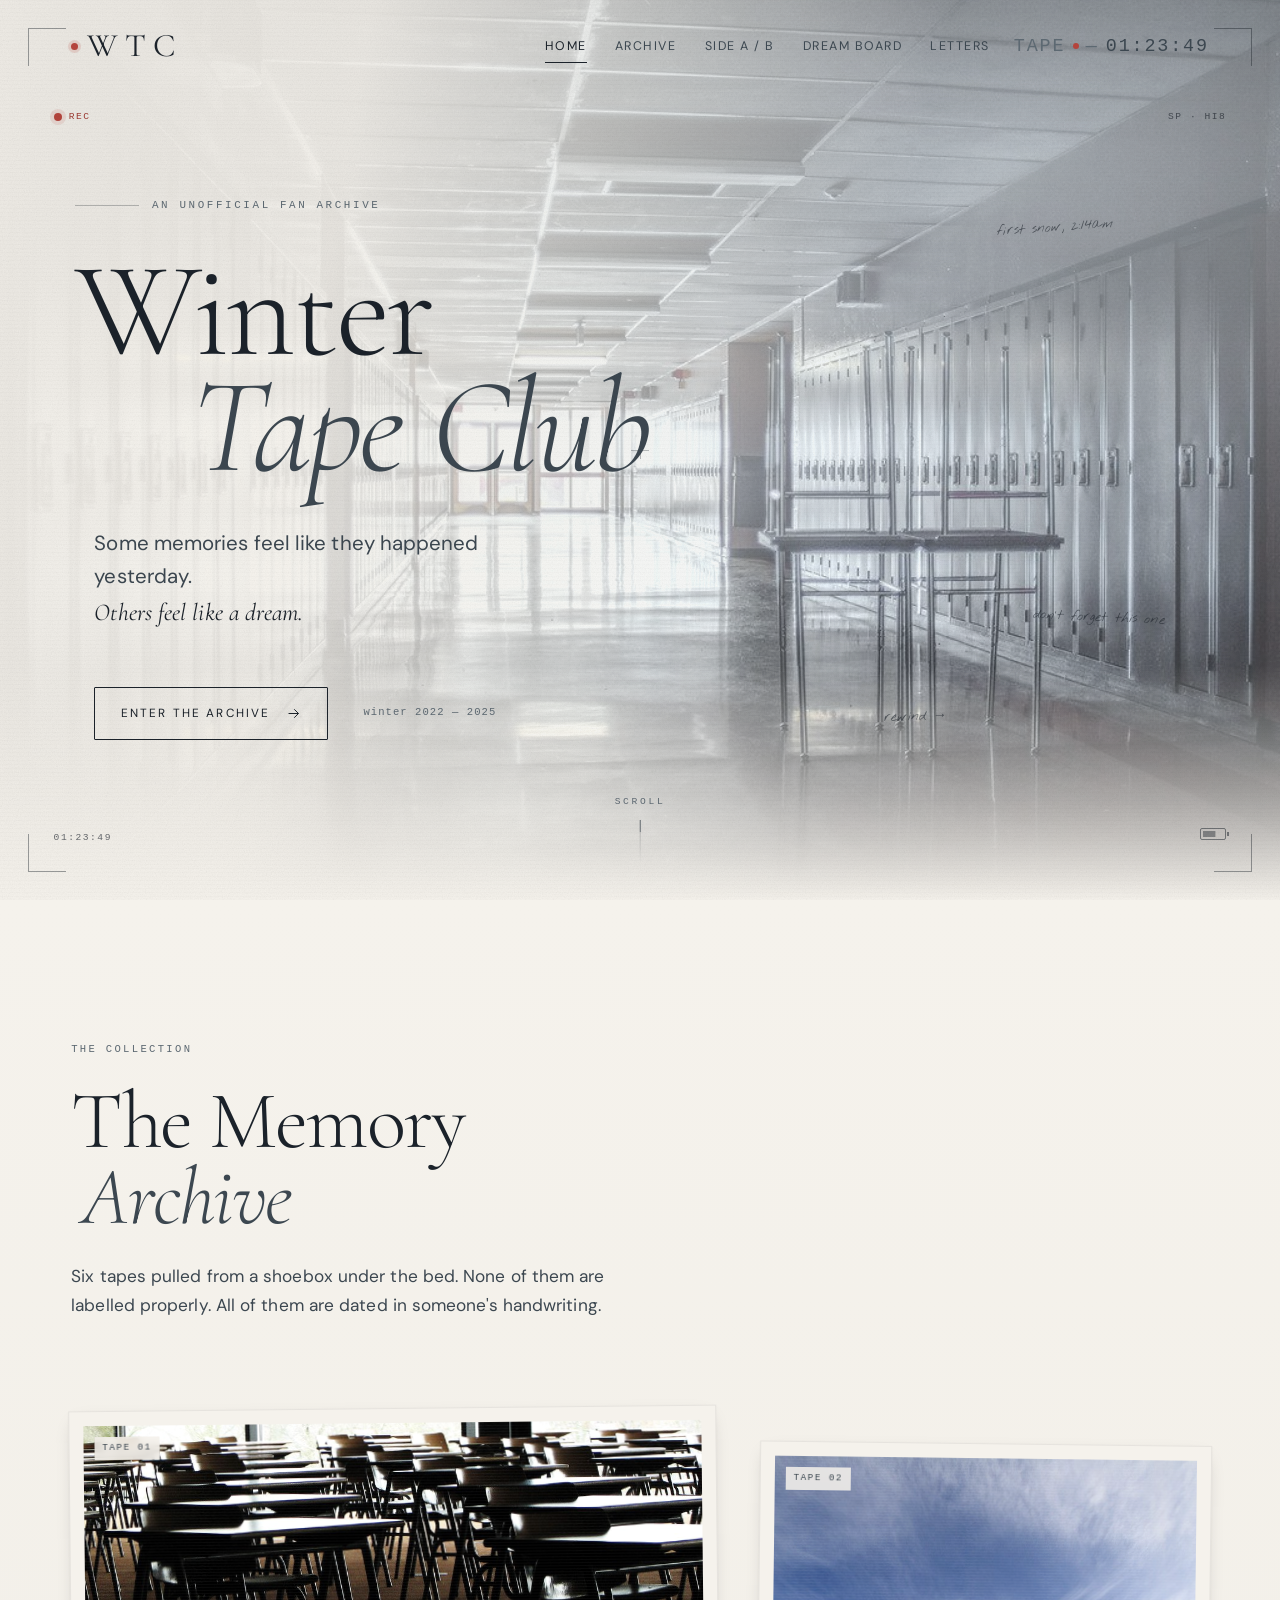
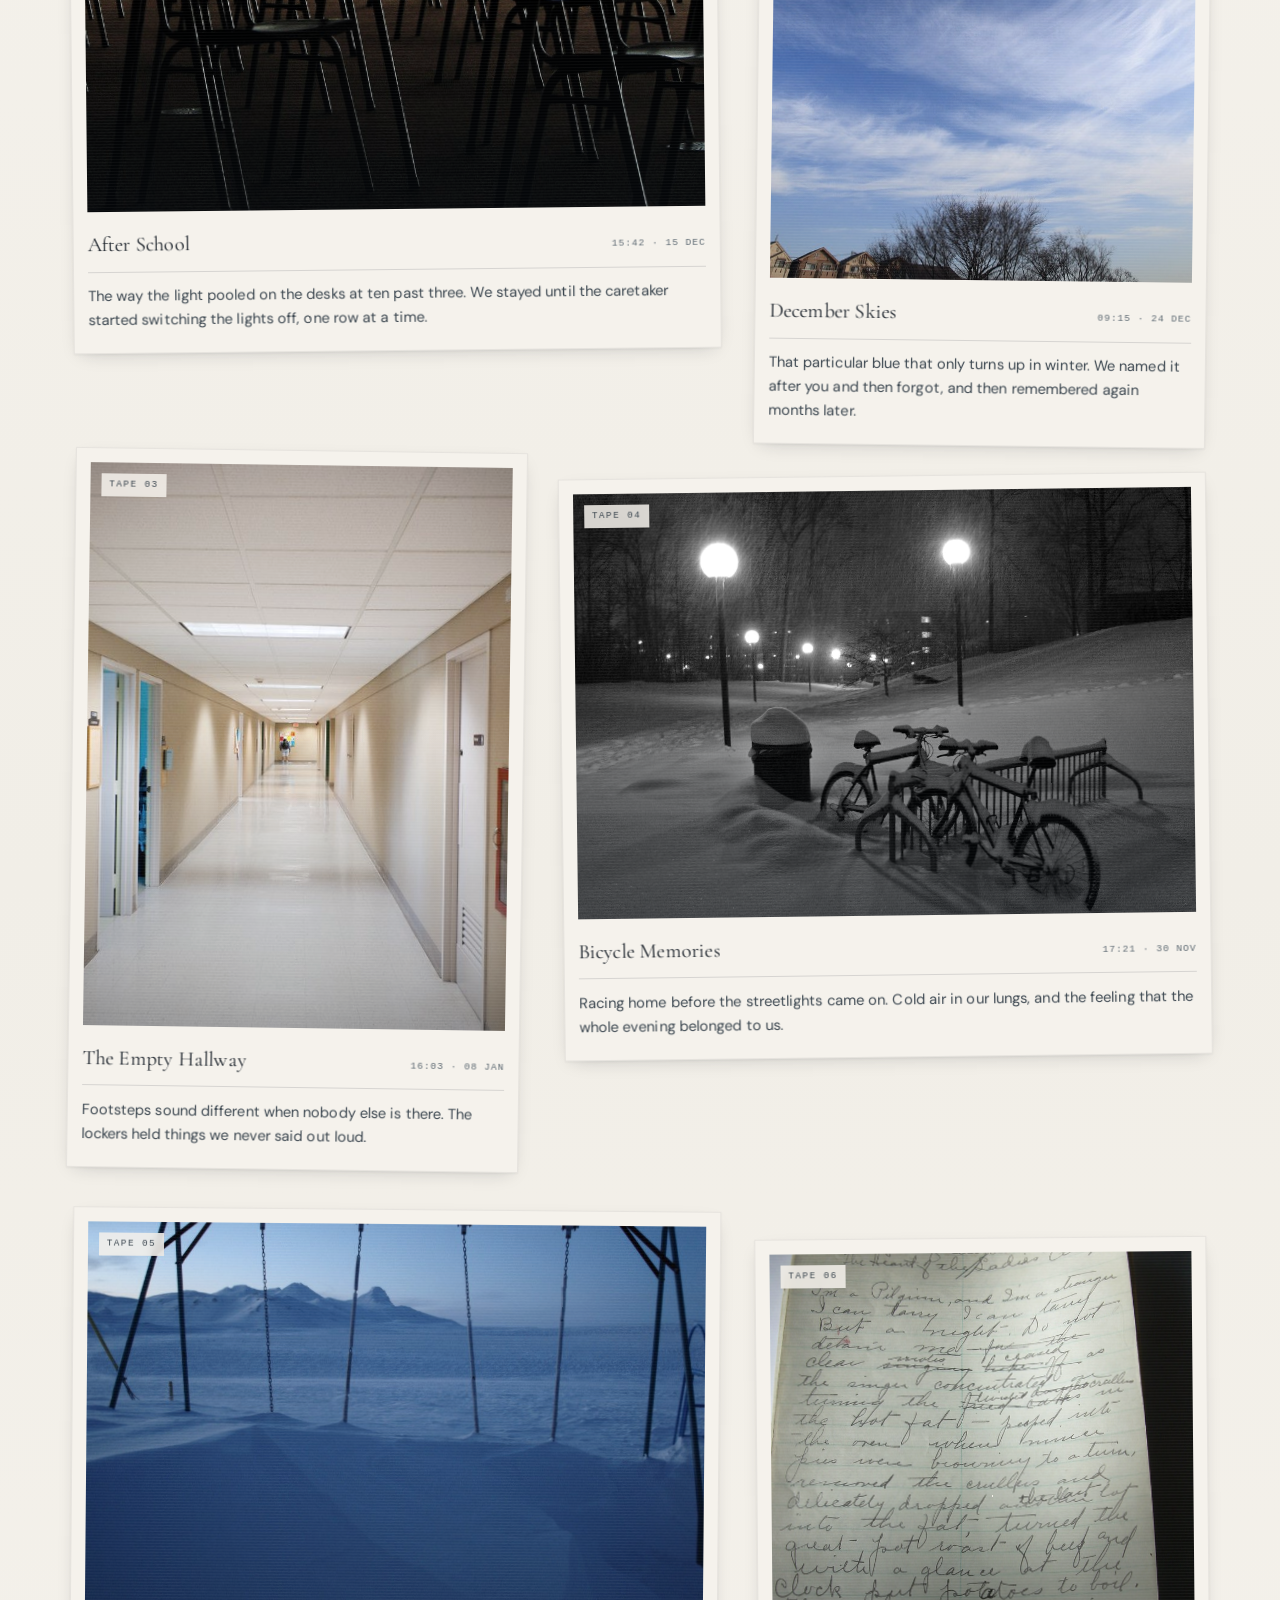
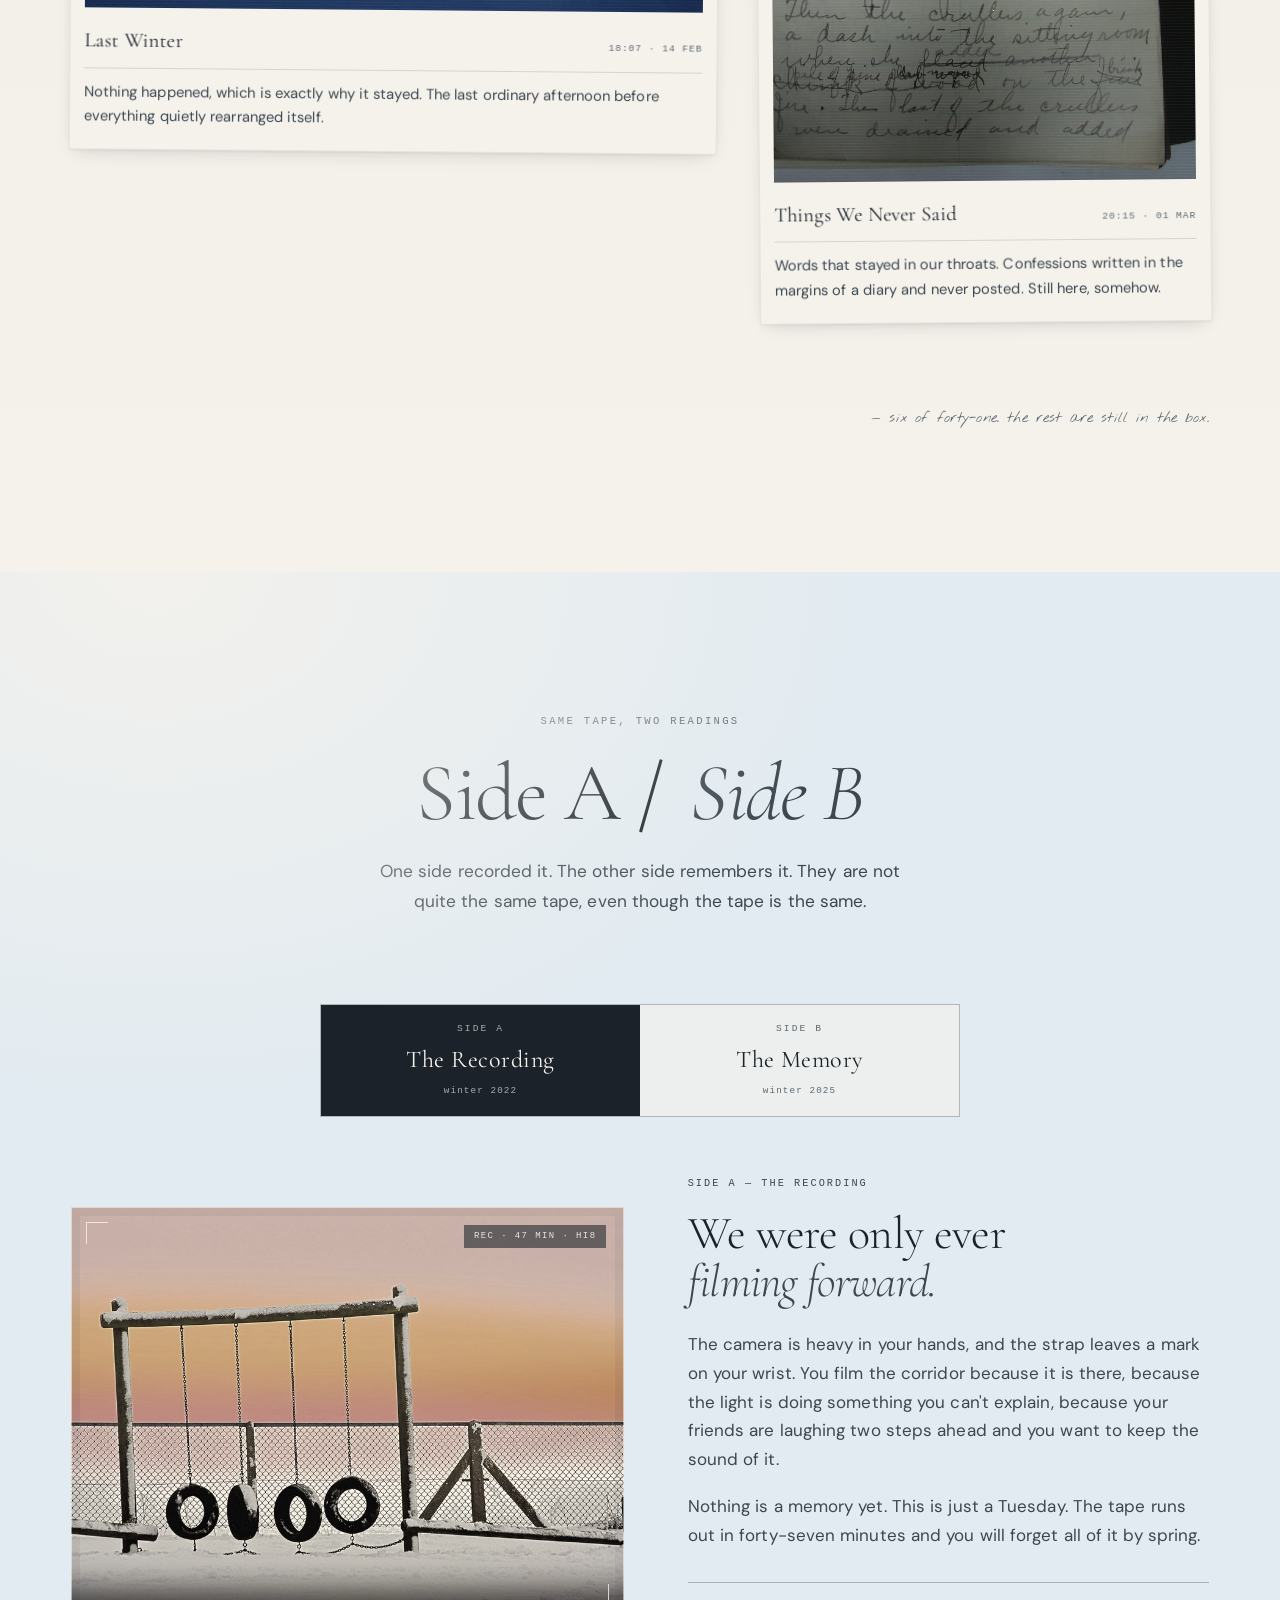
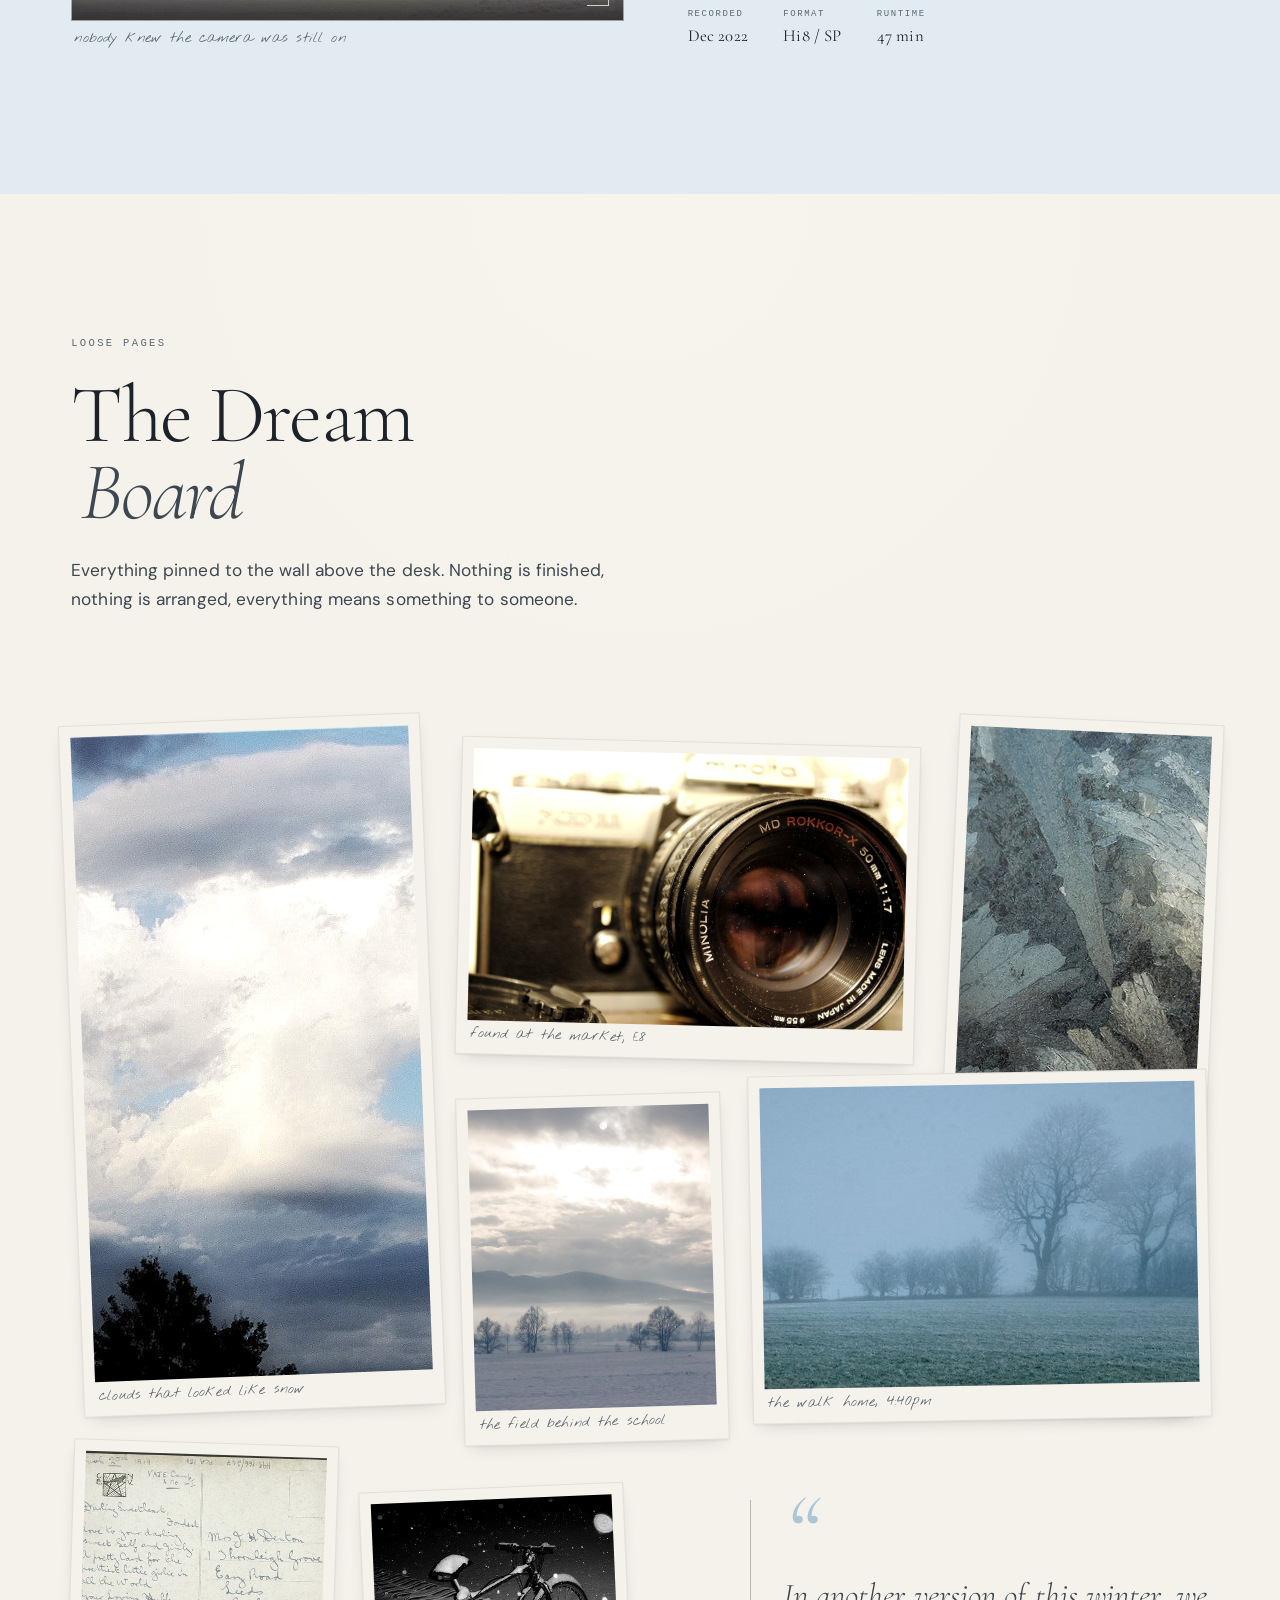
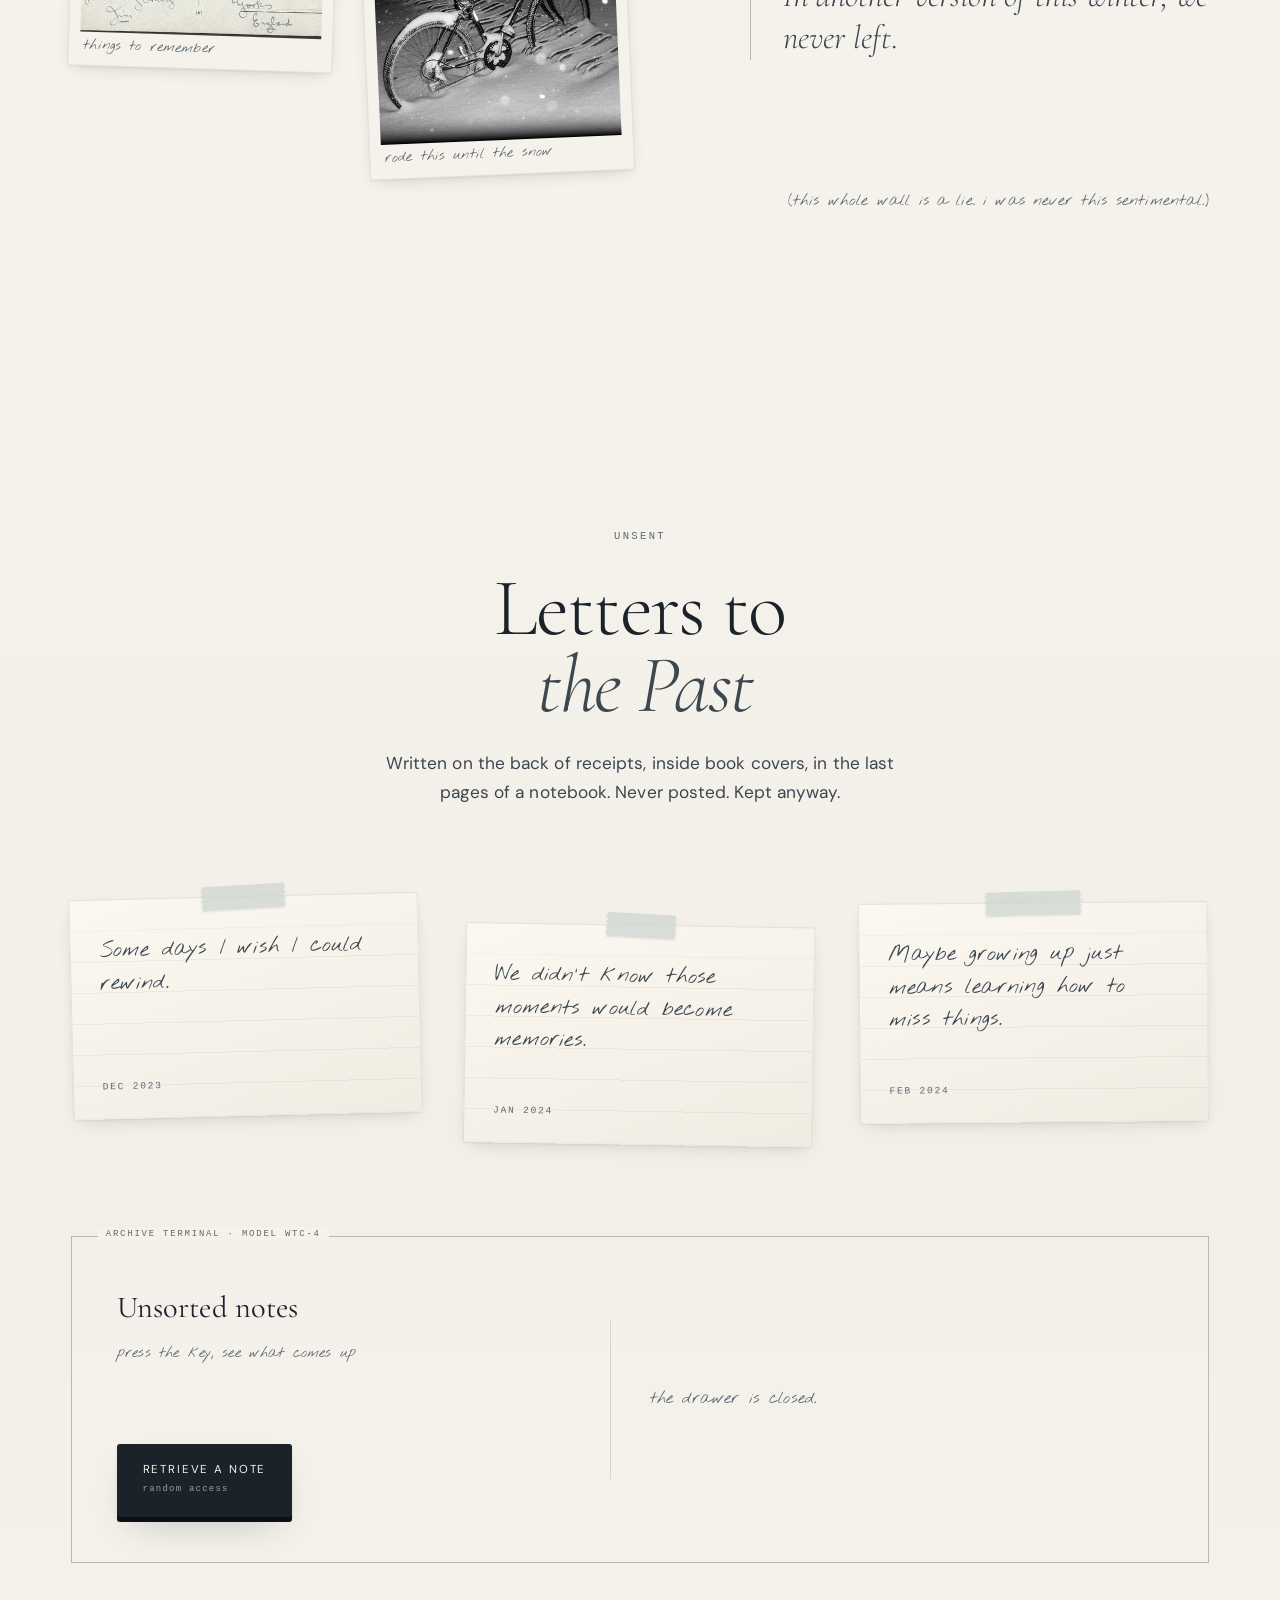
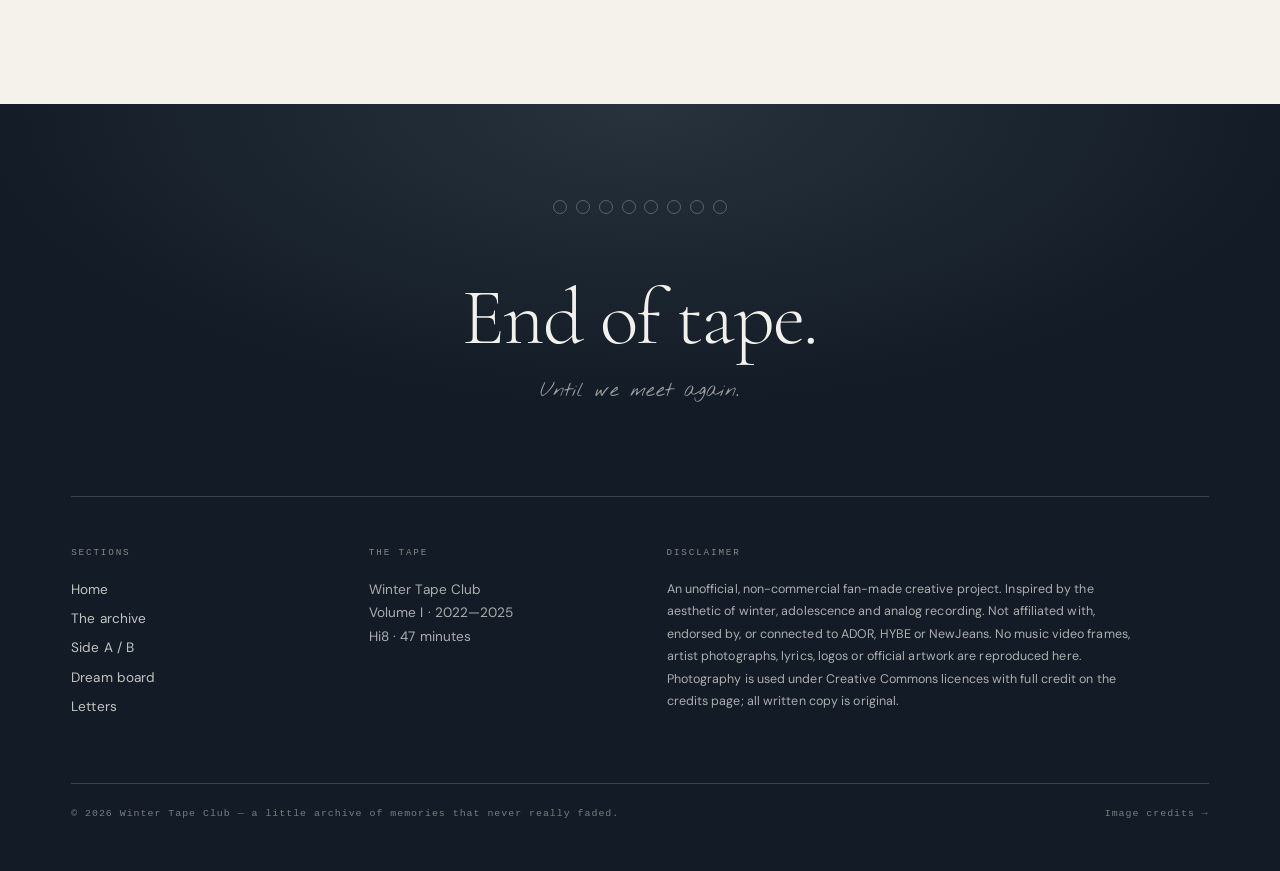
==== commit 87ff28f1: "UI refinements: larger WTC mark (~80%), simplified nav links, removed est. 2022, removed nav divider" ====
--- a/index.html
+++ b/index.html
@@ -21,10 +21,9 @@
   <!-- ═══════════════ NAVIGATION ═══════════════ -->
   <header class="nav" id="nav">
     <div class="nav__inner">
-      <a href="#home" class="nav__mark" aria-label="WTC est. 2022, Winter Tape Club, back to top">
+      <a href="#home" class="nav__mark" aria-label="WTC, Winter Tape Club, back to top">
         <span class="nav__mark-dot" aria-hidden="true"></span>
         <span class="nav__mark-text">WTC</span>
-        <span class="nav__mark-sub">est. 2022</span>
       </a>
 
       <button class="nav__toggle" id="nav-toggle" type="button"
@@ -34,17 +33,18 @@
 
       <nav class="nav__menu" id="nav-menu" aria-label="Sections">
         <ul class="nav__list">
-          <li><a class="nav__link" href="#home"><span class="nav__link-num">00</span>Home</a></li>
-          <li><a class="nav__link" href="#archive"><span class="nav__link-num">01</span>Archive</a></li>
-          <li><a class="nav__link" href="#sides"><span class="nav__link-num">02</span>Side A / B</a></li>
-          <li><a class="nav__link" href="#dreamboard"><span class="nav__link-num">03</span>Dream Board</a></li>
-          <li><a class="nav__link" href="#letters"><span class="nav__link-num">04</span>Letters</a></li>
+          <li><a class="nav__link" href="#home">Home</a></li>
+          <li><a class="nav__link" href="#archive">Archive</a></li>
+          <li><a class="nav__link" href="#sides">Side A / B</a></li>
+          <li><a class="nav__link" href="#dreamboard">Dream Board</a></li>
+          <li><a class="nav__link" href="#letters">Letters</a></li>
         </ul>
       </nav>
 
       <p class="nav__status" aria-live="polite">
+        <span class="nav__status-label">TAPE</span>
         <span class="nav__status-dot" aria-hidden="true"></span>
-        <span class="nav__status-label">TAPE&nbsp;—</span>
+        <span aria-hidden="true">—</span>
         <span class="nav__status-value" id="tape-counter">00:00:00</span>
       </p>
     </div>
@@ -105,8 +105,6 @@
             </svg>
           </a>
           <p class="hero__meta">
-            <span>06 memories</span>
-            <span aria-hidden="true">/</span>
             <span>winter 2022 — 2025</span>
           </p>
         </div>
@@ -124,25 +122,11 @@
       </a>
     </section>
 
-    <!-- ═══════════════ TICKER ═══════════════ -->
-    <div class="ticker" aria-hidden="true">
-      <div class="ticker__track">
-        <span class="ticker__item">Winter Tape Club</span><span class="ticker__star">✳</span>
-        <span class="ticker__item">Memories in cold storage</span><span class="ticker__star">✳</span>
-        <span class="ticker__item">Rewind with care</span><span class="ticker__star">✳</span>
-        <span class="ticker__item">Side A / Side B</span><span class="ticker__star">✳</span>
-        <span class="ticker__item">Winter Tape Club</span><span class="ticker__star">✳</span>
-        <span class="ticker__item">Memories in cold storage</span><span class="ticker__star">✳</span>
-        <span class="ticker__item">Rewind with care</span><span class="ticker__star">✳</span>
-        <span class="ticker__item">Side A / Side B</span><span class="ticker__star">✳</span>
-      </div>
-    </div>
-
     <!-- ═══════════════ 02 · THE MEMORY ARCHIVE ═══════════════ -->
     <section class="archive section" id="archive" aria-labelledby="archive-title">
       <div class="wrap">
         <header class="section-head">
-          <p class="section-index"><span aria-hidden="true">01</span> — the collection</p>
+          <p class="section-index">the collection</p>
           <h2 class="section-title" id="archive-title">The Memory<br><em>Archive</em></h2>
           <p class="section-lede">
             Six tapes pulled from a shoebox under the bed. None of them are labelled
@@ -298,7 +282,7 @@
     <section class="sides section" id="sides" aria-labelledby="sides-title">
       <div class="wrap">
         <header class="section-head section-head--centre">
-          <p class="section-index"><span aria-hidden="true">02</span> — same tape, two readings</p>
+          <p class="section-index">same tape, two readings</p>
           <h2 class="section-title" id="sides-title">Side A / <em>Side B</em></h2>
           <p class="section-lede">
             One side recorded it. The other side remembers it. They are not quite the same
@@ -391,7 +375,7 @@
     <section class="board section" id="dreamboard" aria-labelledby="board-title">
       <div class="wrap">
         <header class="section-head">
-          <p class="section-index"><span aria-hidden="true">03</span> — loose pages</p>
+          <p class="section-index">loose pages</p>
           <h2 class="section-title" id="board-title">The Dream<br><em>Board</em></h2>
           <p class="section-lede">
             Everything pinned to the wall above the desk. Nothing is finished, nothing is
@@ -449,7 +433,7 @@
     <section class="letters section" id="letters" aria-labelledby="letters-title">
       <div class="wrap">
         <header class="section-head section-head--centre">
-          <p class="section-index"><span aria-hidden="true">04</span> — unsent</p>
+          <p class="section-index">unsent</p>
           <h2 class="section-title" id="letters-title">Letters to<br><em>the Past</em></h2>
           <p class="section-lede">
             Written on the back of receipts, inside book covers, in the last pages of a
--- a/css/style.css
+++ b/css/style.css
@@ -7,16 +7,15 @@
    02 · texture overlays
    03 · navigation
    04 · hero
-   05 · ticker
-   06 · section furniture
-   07 · memory archive
-   08 · side a / side b
-   09 · dream board
-   10 · letters
-   11 · footer
-   12 · lightbox
-   13 · responsive
-   14 · reduced motion
+   05 · section furniture
+   06 · memory archive
+   07 · side a / side b
+   08 · dream board
+   09 · letters
+   10 · footer
+   11 · lightbox
+   12 · responsive
+   13 · reduced motion
    ========================================================================== */
 
 /* ── 00 · TOKENS ─────────────────────────────────────────────────────────── */
@@ -197,7 +196,7 @@
   align-items: baseline;
   gap: 0.55rem;
   font-family: var(--serif);
-  font-size: 1.15rem;
+  font-size: clamp(1.5rem, 1rem + 1.5vw, 2.05rem);
   letter-spacing: 0.22em;
   text-transform: uppercase;
 }
@@ -208,13 +207,6 @@
   align-self: center;
   box-shadow: 0 0 0 3px rgba(180, 68, 60, 0.16);
 }
-.nav__mark-sub {
-  font-family: var(--mono);
-  font-size: 0.62rem;
-  letter-spacing: 0.14em;
-  color: var(--ink-mute);
-  text-transform: lowercase;
-}
 
 .nav__menu { margin-left: auto; }
 
@@ -250,23 +242,14 @@
 .nav__link:hover::after,
 .nav__link.is-current::after { transform: scaleX(1); }
 
-.nav__link-num {
-  font-family: var(--mono);
-  font-size: 0.6rem;
-  color: var(--silver);
-  letter-spacing: 0.06em;
-}
-
 .nav__status {
   display: inline-flex;
   align-items: center;
   gap: 0.45rem;
   font-family: var(--mono);
-  font-size: 0.66rem;
+  font-size: 1.15rem;
   letter-spacing: 0.1em;
   color: var(--ink-mute);
-  padding-left: 1.4rem;
-  border-left: 1px solid var(--line);
   white-space: nowrap;
 }
 .nav__status-dot {
@@ -581,36 +564,7 @@
   100% { transform: translateY(44px); opacity: 0; }
 }
 
-/* ── 05 · TICKER ─────────────────────────────────────────────────────────── */
-.ticker {
-  border-block: 1px solid var(--line);
-  background: var(--paper-warm);
-  overflow: hidden;
-  padding-block: 0.9rem;
-}
-.ticker__track {
-  display: flex;
-  align-items: center;
-  gap: 2.4rem;
-  width: max-content;
-  animation: marquee 46s linear infinite;
-}
-.ticker__item {
-  font-family: var(--mono);
-  font-size: 0.68rem;
-  letter-spacing: 0.22em;
-  text-transform: uppercase;
-  color: var(--ink-mute);
-  white-space: nowrap;
-}
-.ticker__star { color: var(--sky); font-size: 0.7rem; }
-
-@keyframes marquee {
-  from { transform: translateX(0); }
-  to   { transform: translateX(-50%); }
-}
-
-/* ── 06 · SECTION FURNITURE ──────────────────────────────────────────────── */
+/* ── 05 · SECTION FURNITURE ──────────────────────────────────────────────── */
 .section { padding-block: var(--section-y); position: relative; }
 
 .section-head { max-width: 62ch; margin-bottom: clamp(3rem, 7vw, 5.5rem); }
@@ -628,7 +582,6 @@
   color: var(--ink-mute);
   margin-bottom: 1.5rem;
 }
-.section-index span { color: var(--ink); }
 
 .section-title {
   font-family: var(--serif);
@@ -651,7 +604,7 @@
 }
 .section-head--centre .section-lede { margin-inline: auto; }
 
-/* ── 07 · MEMORY ARCHIVE ─────────────────────────────────────────────────── */
+/* ── 06 · MEMORY ARCHIVE ─────────────────────────────────────────────────── */
 .archive { background: linear-gradient(to bottom, var(--paper) 0%, #f1eee7 55%, var(--paper) 100%); }
 
 .archive__grid {
@@ -798,7 +751,7 @@
   color: var(--ink-mute);
 }
 
-/* ── 08 · SIDE A / SIDE B ────────────────────────────────────────────────── */
+/* ── 07 · SIDE A / SIDE B ────────────────────────────────────────────────── */
 .sides { background: var(--ice); position: relative; overflow: hidden; }
 .sides::before {
   content: "";
@@ -970,7 +923,7 @@
   letter-spacing: 0.01em;
 }
 
-/* ── 09 · DREAM BOARD ────────────────────────────────────────────────────── */
+/* ── 08 · DREAM BOARD ────────────────────────────────────────────────────── */
 .board {
   background:
     radial-gradient(70% 50% at 50% 0%, #f7f4ee 0%, transparent 60%),
@@ -1079,7 +1032,7 @@
   color: var(--ink-mute);
 }
 
-/* ── 10 · LETTERS ────────────────────────────────────────────────────────── */
+/* ── 09 · LETTERS ────────────────────────────────────────────────────────── */
 .letters { background: linear-gradient(to bottom, var(--paper) 0%, #f2efe8 60%, var(--paper) 100%); }
 
 .letters__grid {
@@ -1252,7 +1205,7 @@
   to   { opacity: 1; transform: translateY(0); }
 }
 
-/* ── 11 · FOOTER ─────────────────────────────────────────────────────────── */
+/* ── 10 · FOOTER ─────────────────────────────────────────────────────────── */
 .footer {
   position: relative;
   background: var(--navy);
@@ -1351,7 +1304,7 @@
   color: rgba(245, 242, 236, 0.45);
 }
 
-/* ── 12 · LIGHTBOX ───────────────────────────────────────────────────────── */
+/* ── 11 · LIGHTBOX ───────────────────────────────────────────────────────── */
 .lightbox {
   position: fixed;
   inset: 0;
@@ -1473,7 +1426,7 @@
 .lightbox__nav--prev:hover { transform: translateY(-50%) translateX(-2px); }
 .lightbox__nav--next:hover { transform: translateY(-50%) translateX(2px); }
 
-/* ── 13 · RESPONSIVE ─────────────────────────────────────────────────────── */
+/* ── 12 · RESPONSIVE ─────────────────────────────────────────────────────── */
 @media (max-width: 1024px) {
   .nav__status { display: none; }
 
@@ -1527,7 +1480,6 @@
     color: var(--ink);
   }
   .nav__link::after { display: none; }
-  .nav__link-num { font-size: 0.6rem; color: var(--silver); }
 
   .hero { align-items: flex-end; padding-bottom: 7rem; }
   .hero__veil {
@@ -1613,7 +1565,6 @@
 }
 
 @media (max-width: 560px) {
-  .nav__mark-sub { display: none; }
   .hero__meta { display: none; }
   .hero__actions { margin-top: 2rem; }
   .btn { padding: 0.85rem 1.25rem; font-size: 0.68rem; }
@@ -1639,7 +1590,7 @@
   .lightbox__nav { width: 38px; height: 38px; }
 }
 
-/* ── 14 · REDUCED MOTION ─────────────────────────────────────────────────── */
+/* ── 13 · REDUCED MOTION ─────────────────────────────────────────────────── */
 @media (prefers-reduced-motion: reduce) {
   html { scroll-behavior: auto; }
 
@@ -1650,7 +1601,6 @@
     scroll-behavior: auto !important;
   }
 
-  .ticker__track { animation: none; transform: none; }
   .hero__scroll-line::after { animation: none; opacity: 0.6; }
   .nav__status-dot, .rec__dot { animation: none; }
 
@@ -1664,7 +1614,7 @@
 
 /* ── print ───────────────────────────────────────────────────────────────── */
 @media print {
-  .nav, .grain, .scanlines, .ticker, .hero__scroll, .lightbox, .deck__tabs, .letters__machine { display: none !important; }
+  .nav, .grain, .scanlines, .hero__scroll, .lightbox, .deck__tabs, .letters__machine { display: none !important; }
   body { background: #fff; color: #000; }
   .section { padding-block: 2rem; }
 }
